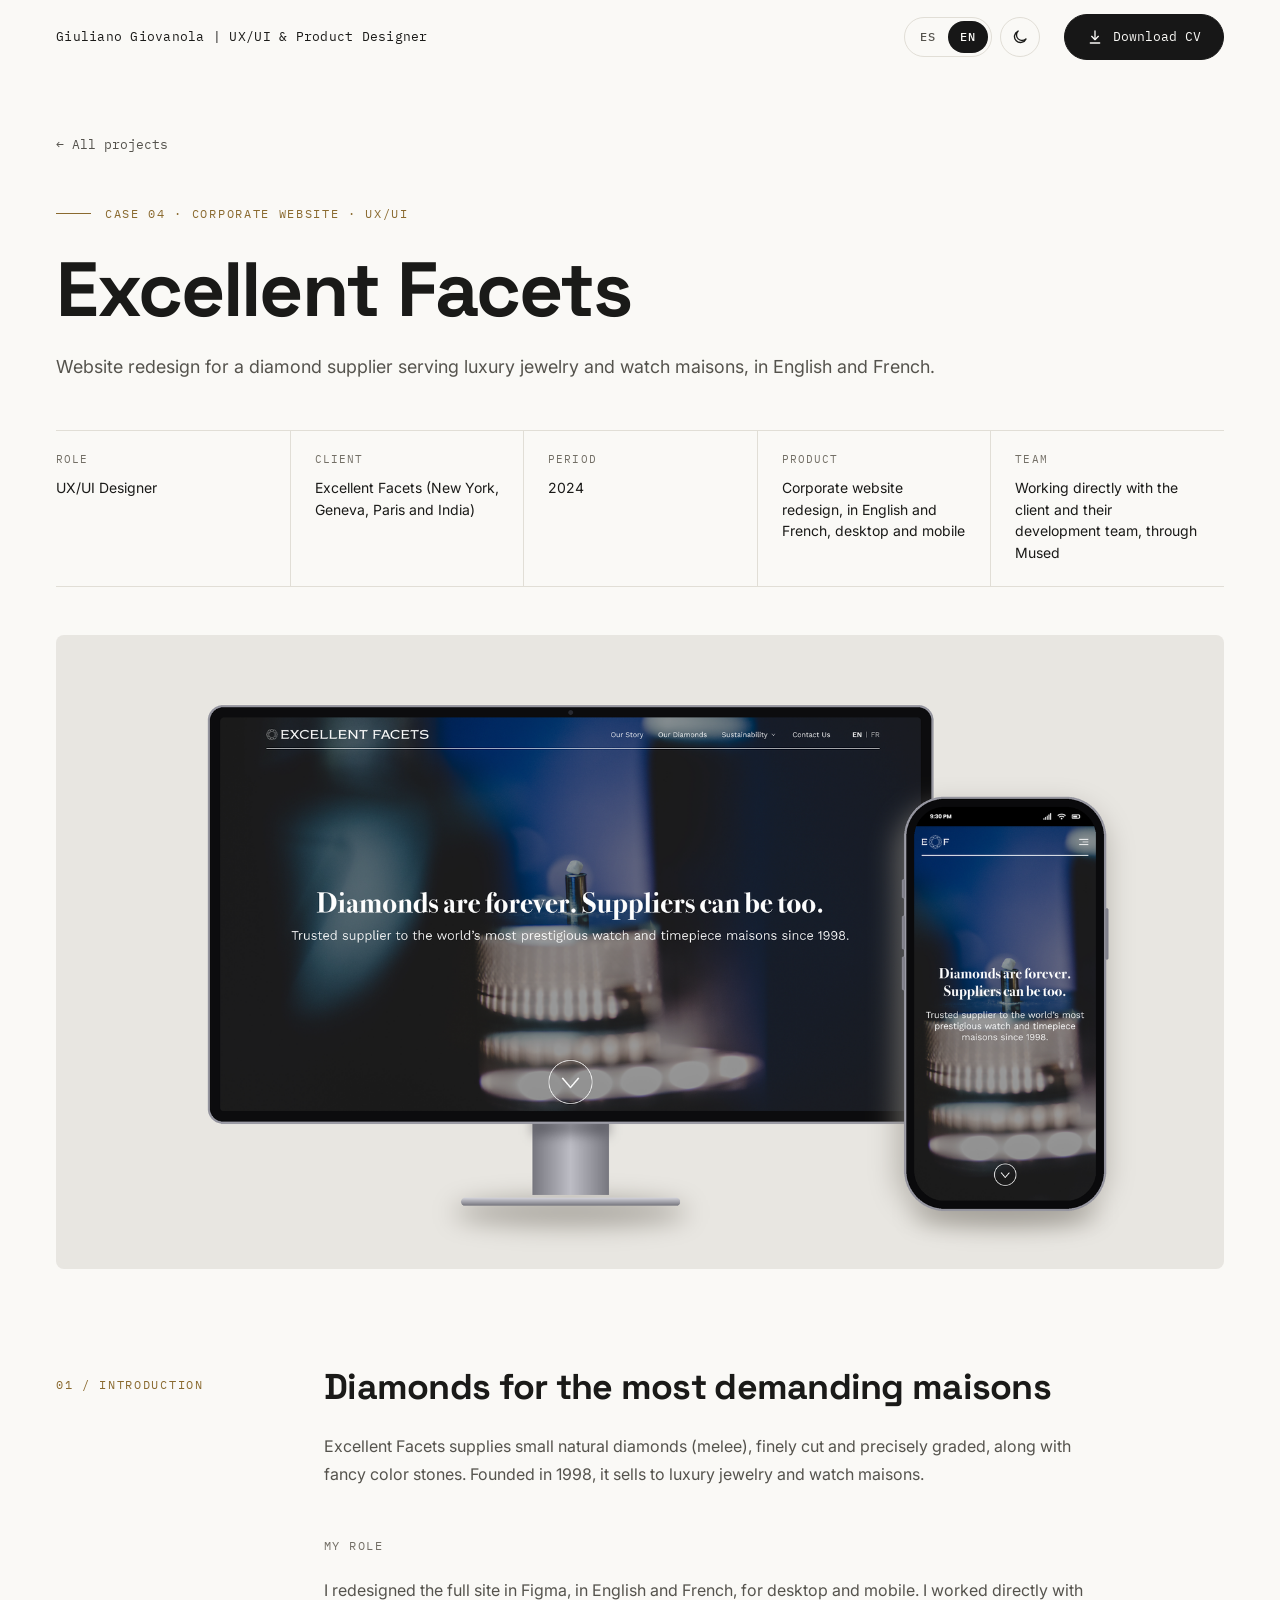
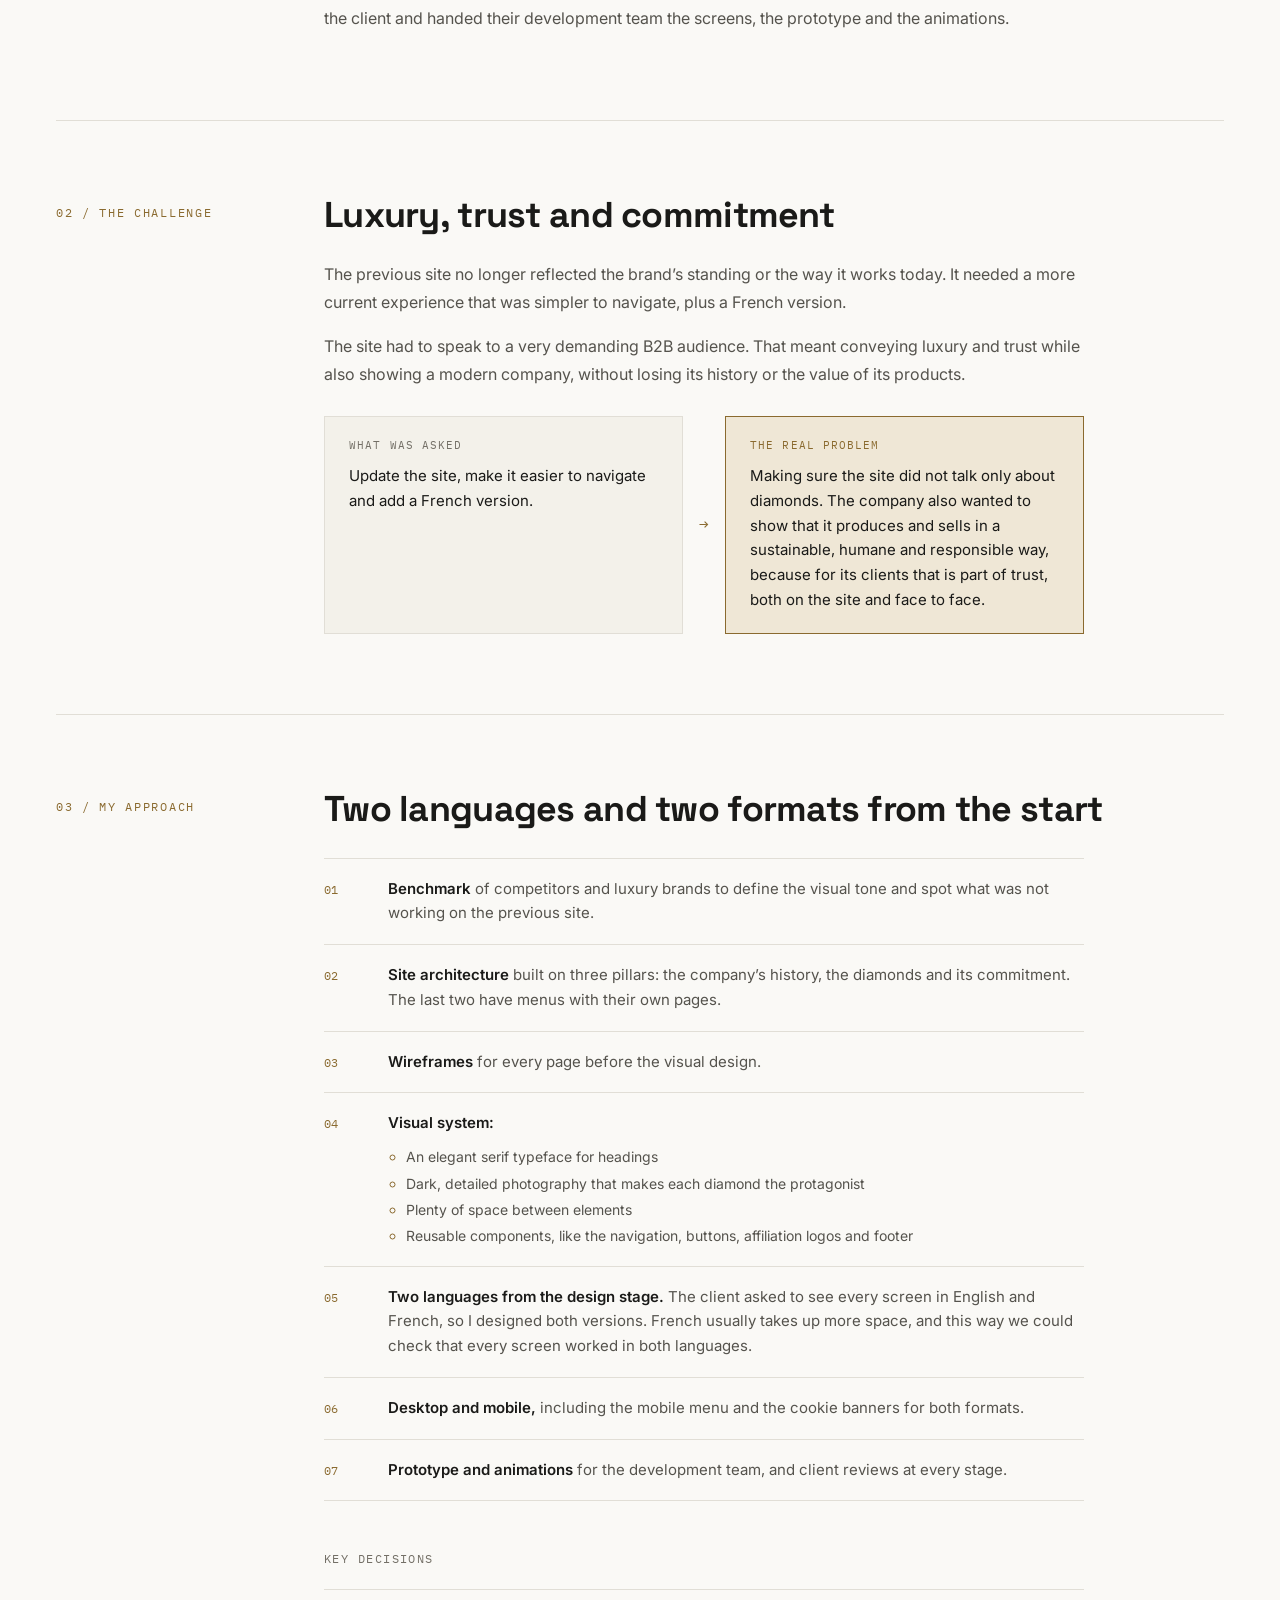
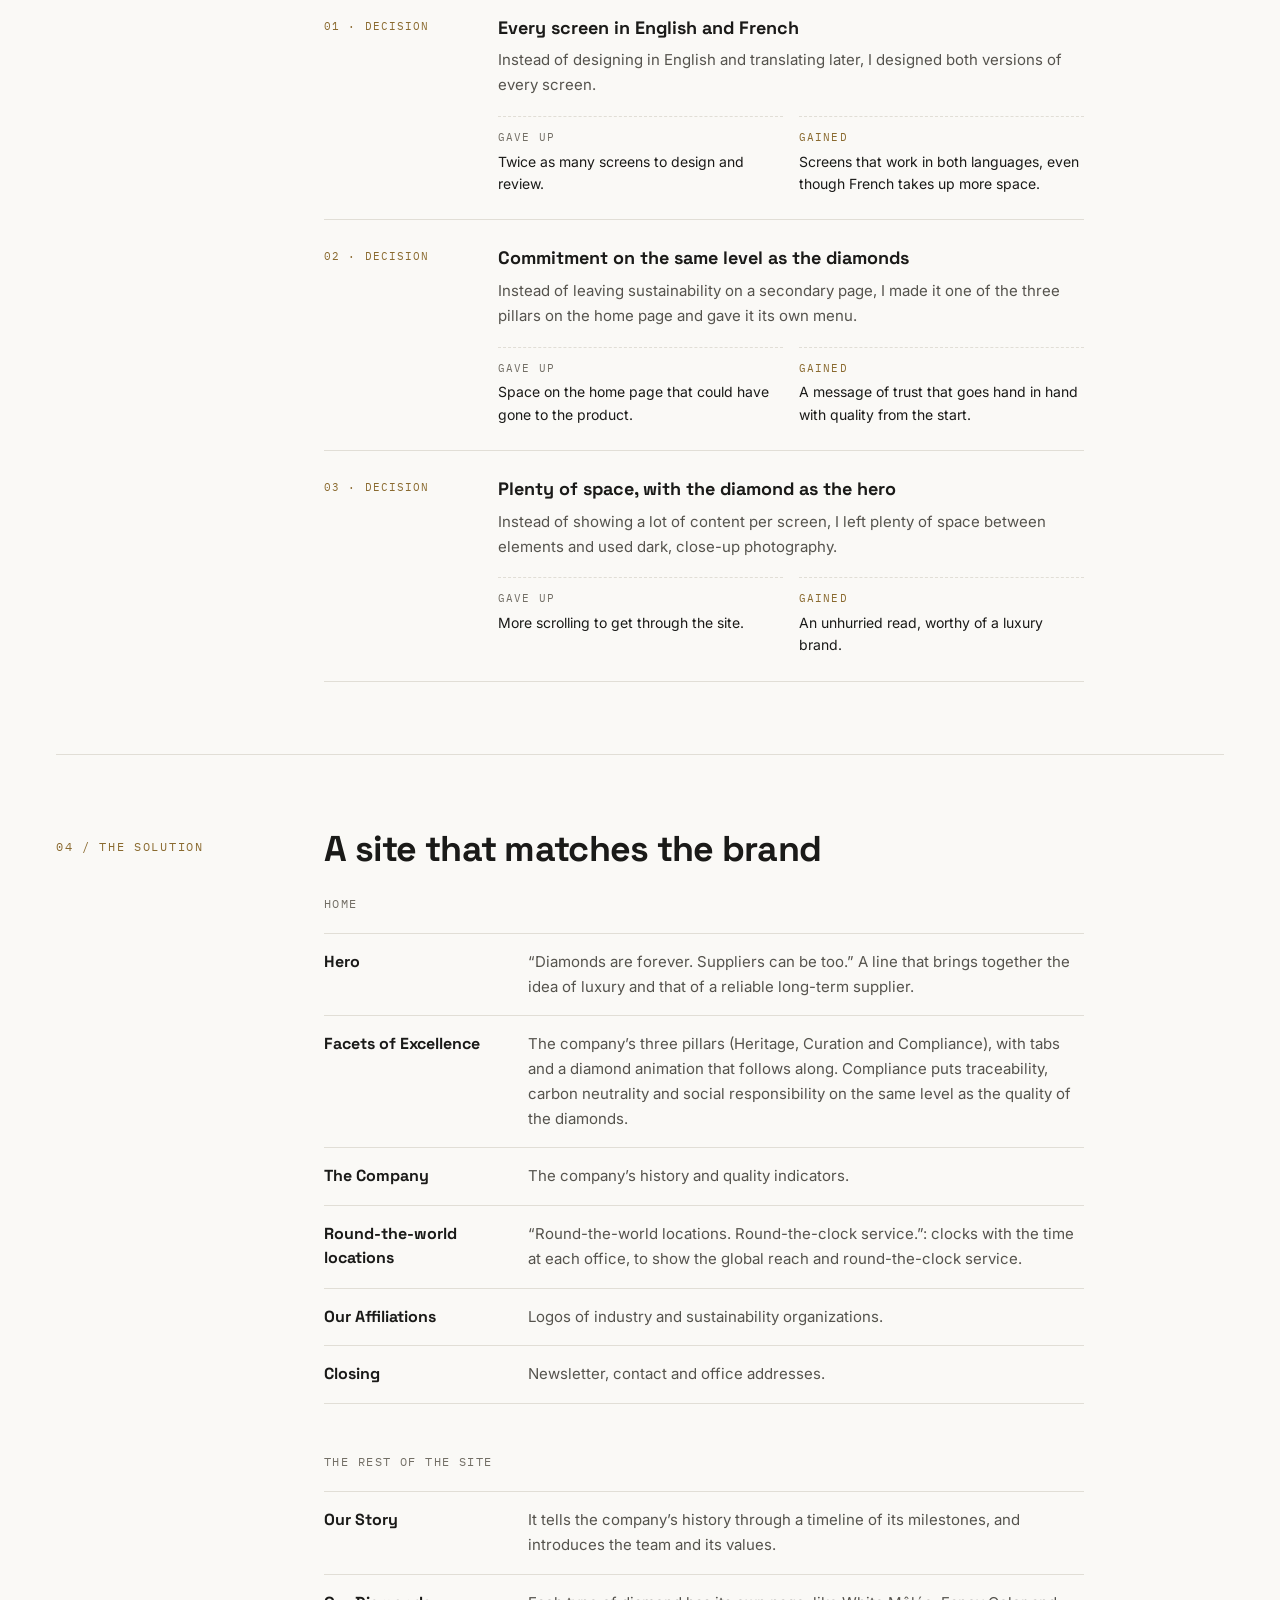
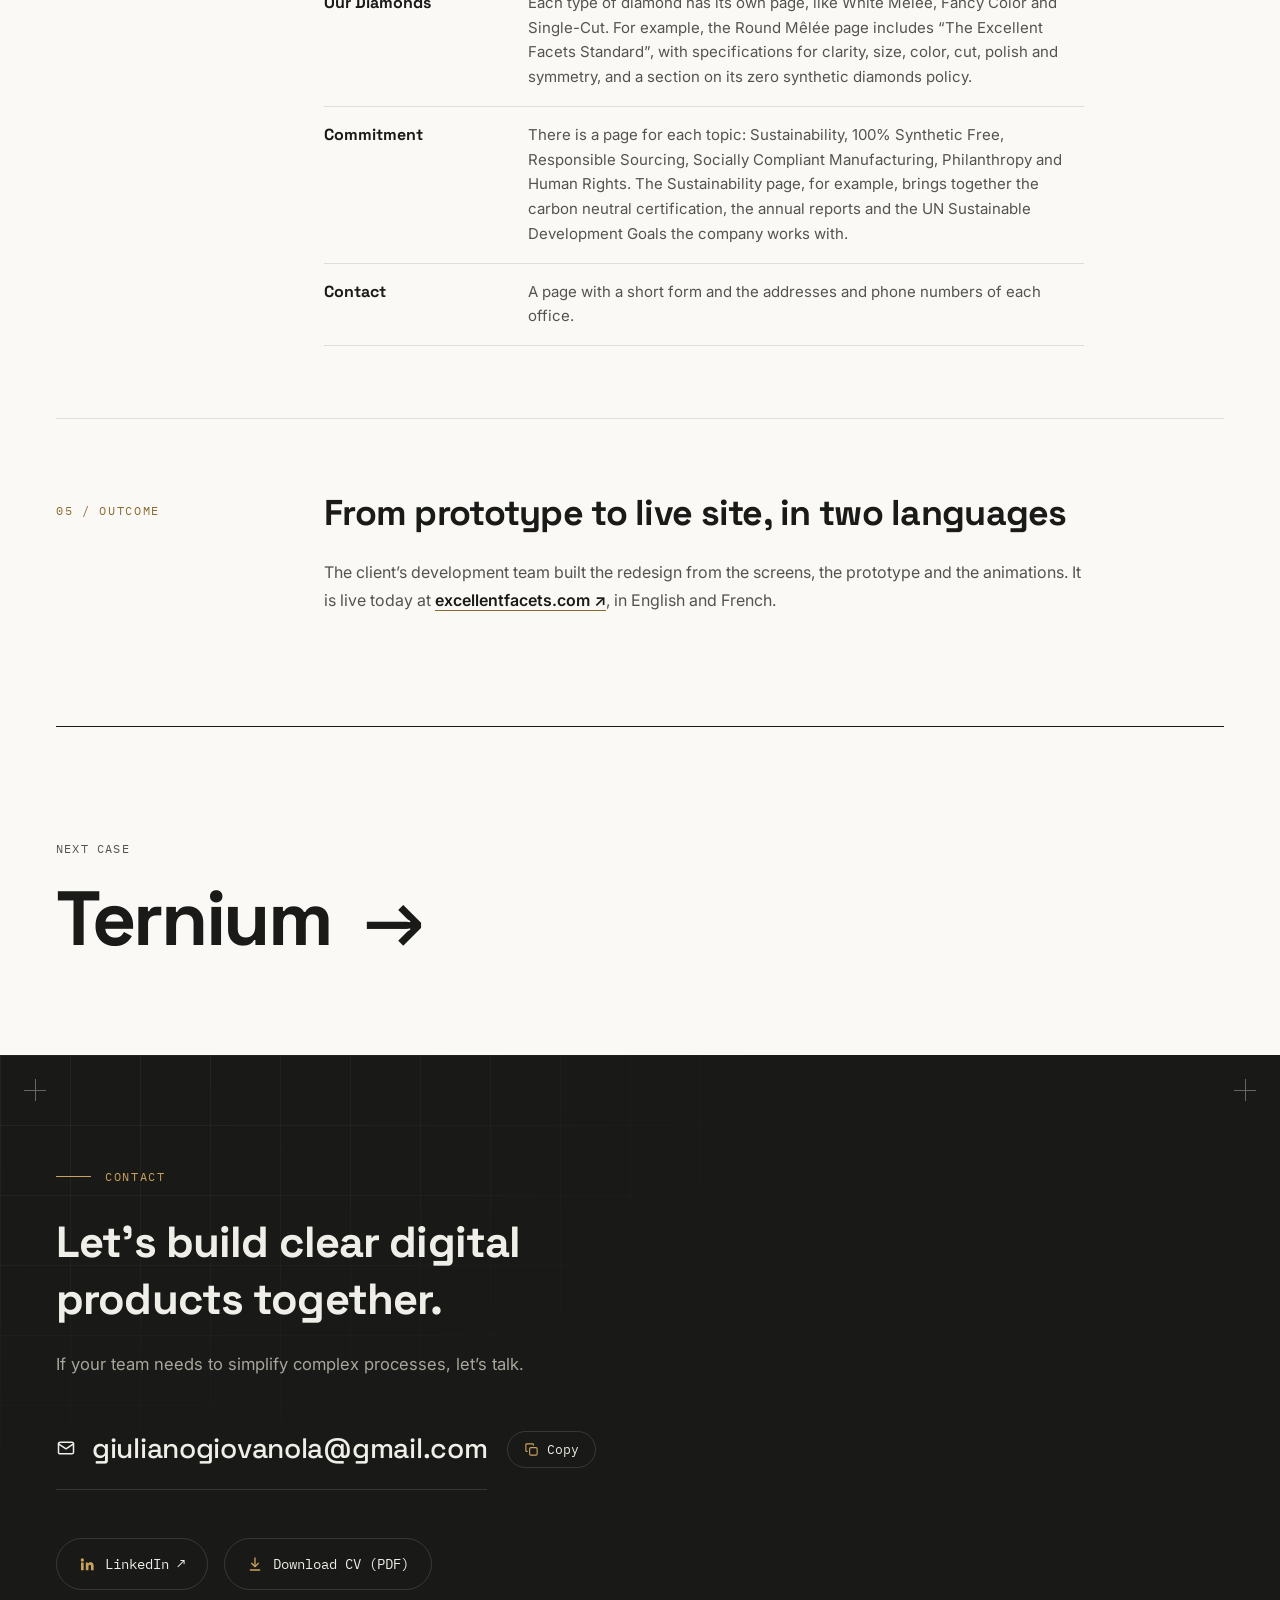
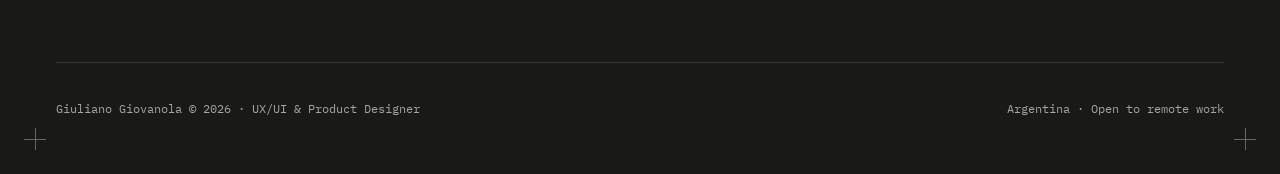
==== cases/excellent-facets.html @ 693bfcfc "Add files via upload" ====
<!doctype html>
<html lang="es">
<head>
<meta charset="utf-8">
<meta name="viewport" content="width=device-width, initial-scale=1, viewport-fit=cover">
<meta name="description" content="Excellent Facets: caso de estudio UX/UI del rediseño del sitio de un proveedor de diamantes para maisons de lujo, en inglés y francés. Por Giuliano Giovanola.">
<title>Excellent Facets · Caso de estudio · Giuliano Giovanola</title>
<script>try { if (localStorage.getItem('theme') === 'dark') document.documentElement.setAttribute('data-theme', 'dark'); } catch (e) {}</script>
<link rel="preconnect" href="https://fonts.googleapis.com">
<link rel="preconnect" href="https://fonts.gstatic.com" crossorigin>
<link rel="stylesheet" href="https://fonts.googleapis.com/css2?family=Space+Grotesk:wght@500;700&family=Inter:wght@400;500;600&family=IBM+Plex+Mono:wght@400;500&display=swap">
<link rel="stylesheet" href="../css/styles.css">
</head>
<body>
<a class="skip" href="#contenido" data-i18n="skip">Saltar al contenido</a>

<header class="site-header" id="top">
  <div class="wrap topbar">
    <a class="id" href="../index.html#inicio">Giuliano Giovanola<span class="idrole"> | UX/UI &amp; Product Designer</span></a>
    <div class="links">
      <div class="controls">
        <div class="lang" role="group" aria-label="Idioma" data-i18n-aria="lang.group">
          <button type="button" data-set-lang="es" aria-pressed="true">ES</button>
          <button type="button" data-set-lang="en" aria-pressed="false">EN</button>
        </div>
        <button type="button" class="theme-btn" aria-pressed="false" aria-label="Modo oscuro" data-i18n-aria="theme.dark">
          <svg class="moon" viewBox="0 0 24 24" fill="none" stroke="currentColor" stroke-width="1.8" stroke-linecap="round" stroke-linejoin="round" aria-hidden="true"><path d="M20 14.5A8 8 0 1 1 9.5 4a6.5 6.5 0 0 0 10.5 10.5Z"/></svg>
          <svg class="sun" viewBox="0 0 24 24" fill="none" stroke="currentColor" stroke-width="1.8" stroke-linecap="round" stroke-linejoin="round" aria-hidden="true"><circle cx="12" cy="12" r="4"/><path d="M12 2v2M12 20v2M4.9 4.9l1.4 1.4M17.7 17.7l1.4 1.4M2 12h2M20 12h2M4.9 19.1l1.4-1.4M17.7 6.3l1.4-1.4"/></svg>
        </button>
      </div>
      <a class="pill" href="../assets/documents/cv-giuliano-giovanola.pdf" download>
        <svg viewBox="0 0 24 24" fill="none" stroke="currentColor" stroke-width="2" stroke-linecap="round" stroke-linejoin="round" aria-hidden="true"><path d="M12 3v12"/><path d="m7 11 5 5 5-5"/><path d="M5 21h14"/></svg>
        <span class="pill-full" data-i18n="cv.nav">Descargar CV</span><span class="pill-short">CV</span>
      </a>
    </div>
  </div>
</header>

<main id="contenido" class="wrap case">
  <header class="case-hero">
    <a class="case-back" href="../index.html#casos"><span aria-hidden="true">←</span> <span data-i18n="case.back">Todos los proyectos</span></a>
    <p class="eyebrow" data-i18n="f.eyebrow">Caso 04 · Sitio web corporativo · UX/UI</p>
    <h1>Excellent Facets</h1>
    <p class="case-lead" data-i18n="f.lead">Rediseño del sitio de un proveedor de diamantes para maisons de joyería y relojería de lujo, en inglés y francés.</p>
    <dl class="case-facts">
      <div><dt data-i18n="f.f.role.k">Rol</dt><dd>UX/UI Designer</dd></div>
      <div><dt data-i18n="f.f.client.k">Cliente</dt><dd data-i18n="f.f.client">Excellent Facets (Nueva York, Ginebra, París e India)</dd></div>
      <div><dt data-i18n="f.f.period.k">Período</dt><dd>2024</dd></div>
      <div><dt data-i18n="f.f.product.k">Producto</dt><dd data-i18n="f.f.product">Rediseño del sitio web corporativo, en inglés y francés, desktop y mobile</dd></div>
      <div><dt data-i18n="f.f.team.k">Equipo</dt><dd data-i18n="f.f.team">Trabajo directo con el cliente y su equipo de desarrollo, desde Mused</dd></div>
    </dl>
  </header>

  <figure class="case-cover">
    <img src="../assets/images/ef-cover-light-1840x1000.png" data-src-dark="../assets/images/ef-cover-dark-1840x1000.png" width="1840" height="1000" alt="Página de inicio del sitio de Excellent Facets en un monitor y un celular" data-i18n-alt="f.cover.alt">
  </figure>

  <section class="case-sec" aria-labelledby="f-s1">
    <p class="kicker" data-i18n="f.s1.k">01 / Introducción</p>
    <div class="case-body">
      <h2 id="f-s1" data-i18n="f.s1.t">Diamantes para las maisons más exigentes</h2>
      <p data-i18n="f.s1.p">Excellent Facets provee diamantes naturales pequeños (melee), de talla fina y clasificación precisa, y piedras de color fancy. Fue fundada en 1998 y les vende a maisons de joyería y relojería de lujo.</p>
      <h3 class="case-sub" data-i18n="f.role.t">Mi rol</h3>
      <p data-i18n="f.role.p">Rediseñé el sitio completo en Figma, en inglés y en francés, para desktop y mobile. Trabajé en contacto directo con el cliente y le entregué a su equipo de desarrollo las pantallas, el prototipo y las animaciones.</p>
    </div>
  </section>

  <section class="case-sec" aria-labelledby="f-s2">
    <p class="kicker" data-i18n="f.s2.k">02 / El desafío</p>
    <div class="case-body">
      <h2 id="f-s2" data-i18n="f.s2.t">Lujo, confianza y compromiso</h2>
      <p data-i18n="f.s2.p1">El sitio anterior ya no reflejaba el nivel de la marca ni la forma en que trabaja hoy. Hacía falta una experiencia más actual y más simple de recorrer, y también una versión en francés.</p>
      <p data-i18n="f.s2.p2">El sitio tenía que hablarle a un público B2B muy exigente. Por eso debía transmitir lujo y confianza y, al mismo tiempo, mostrar a una empresa moderna, sin perder su historia ni el valor de sus productos.</p>
      <div class="case-reframe">
        <div class="reframe-col">
          <p class="reframe-k" data-i18n="case.ask">Lo que se pidió</p>
          <p data-i18n="f.rf.ask">Actualizar el sitio, hacerlo más fácil de recorrer y sumar una versión en francés.</p>
        </div>
        <span class="reframe-arrow" aria-hidden="true">→</span>
        <div class="reframe-col reframe-real">
          <p class="reframe-k" data-i18n="case.real">El problema real</p>
          <p data-i18n="f.rf.real">Que el sitio no hablara solo de diamantes. La empresa también quería mostrar que produce y vende de forma sustentable, humana y responsable, porque para sus clientes eso es parte de la confianza, tanto en el sitio como en el trato cara a cara.</p>
        </div>
      </div>
    </div>
  </section>

  <section class="case-sec" aria-labelledby="f-s3">
    <p class="kicker" data-i18n="f.s3.k">03 / Mi enfoque</p>
    <div class="case-body">
      <h2 id="f-s3" data-i18n="f.s3.t">Dos idiomas y dos formatos desde el diseño</h2>
      <ol class="case-points">
        <li><span class="num">01</span><p><strong>Benchmark</strong> <span data-i18n="f.s3.1">de la competencia y de marcas de lujo para definir el tono visual y detectar qué no funcionaba en el sitio anterior.</span></p></li>
        <li><span class="num">02</span><p><strong data-i18n="f.s3.2.b">Arquitectura del sitio</strong> <span data-i18n="f.s3.2">con tres ejes: la historia de la empresa, los diamantes y el compromiso. Los dos últimos tienen menús con sus propias páginas.</span></p></li>
        <li><span class="num">03</span><p><strong>Wireframes</strong> <span data-i18n="f.s3.3">de cada página antes del diseño visual.</span></p></li>
        <li><span class="num">04</span><div><p><strong data-i18n="f.s3.4.b">Sistema visual:</strong></p>
          <ul class="case-mini">
            <li data-i18n="f.s3.4.1">Una tipografía serif elegante para los títulos</li>
            <li data-i18n="f.s3.4.2">Fotografía oscura y de detalle, que pone a cada diamante como protagonista</li>
            <li data-i18n="f.s3.4.3">Mucho aire entre los elementos</li>
            <li data-i18n="f.s3.4.4">Componentes reutilizables, como la navegación, los botones, los logos de afiliaciones y el footer</li>
          </ul></div></li>
        <li><span class="num">05</span><p><strong data-i18n="f.s3.5.b">Dos idiomas desde el diseño.</strong> <span data-i18n="f.s3.5">El cliente pidió ver cada pantalla en inglés y en francés, así que diseñé las dos versiones. El francés suele ocupar más espacio, y así se podía revisar que cada pantalla funcionara en los dos idiomas.</span></p></li>
        <li><span class="num">06</span><p><strong data-i18n="f.s3.6.b">Desktop y mobile,</strong> <span data-i18n="f.s3.6">incluidos el menú mobile y los banners de cookies para los dos formatos.</span></p></li>
        <li><span class="num">07</span><p><strong data-i18n="f.s3.7.b">Prototipo y animaciones</strong> <span data-i18n="f.s3.7">para el equipo de desarrollo, y revisiones con el cliente en cada etapa.</span></p></li>
      </ol>

      <h3 class="case-sub" data-i18n="case.dc.sub">Decisiones clave</h3>
      <ol class="case-decisions">
        <li>
          <span class="dec-k"><span>01</span> · <span data-i18n="case.dc.k">Decisión</span></span>
          <h4 data-i18n="f.dc1.t">Cada pantalla en inglés y en francés</h4>
          <p data-i18n="f.dc1.p">En lugar de diseñar en inglés y traducir después, diseñé las dos versiones de cada pantalla.</p>
          <dl class="dec-trade">
            <div><dt data-i18n="case.dc.gave">Cedí</dt><dd data-i18n="f.dc1.gave">El doble de pantallas para diseñar y revisar.</dd></div>
            <div><dt data-i18n="case.dc.got">Gané</dt><dd data-i18n="f.dc1.got">Pantallas que funcionan en los dos idiomas, aunque el francés ocupe más espacio.</dd></div>
          </dl>
        </li>
        <li>
          <span class="dec-k"><span>02</span> · <span data-i18n="case.dc.k">Decisión</span></span>
          <h4 data-i18n="f.dc2.t">El compromiso al mismo nivel que los diamantes</h4>
          <p data-i18n="f.dc2.p">En lugar de dejar la sustentabilidad en una página secundaria, la puse entre los tres pilares de la home y le di su propio menú.</p>
          <dl class="dec-trade">
            <div><dt data-i18n="case.dc.gave">Cedí</dt><dd data-i18n="f.dc2.gave">Espacio en la home que podría haber sido para el producto.</dd></div>
            <div><dt data-i18n="case.dc.got">Gané</dt><dd data-i18n="f.dc2.got">Un mensaje de confianza que acompaña al de calidad desde el inicio.</dd></div>
          </dl>
        </li>
        <li>
          <span class="dec-k"><span>03</span> · <span data-i18n="case.dc.k">Decisión</span></span>
          <h4 data-i18n="f.dc3.t">Mucho aire y el diamante como protagonista</h4>
          <p data-i18n="f.dc3.p">En lugar de mostrar mucho contenido por pantalla, dejé mucho aire entre los elementos y usé fotografía oscura y de detalle.</p>
          <dl class="dec-trade">
            <div><dt data-i18n="case.dc.gave">Cedí</dt><dd data-i18n="f.dc3.gave">Más scroll para recorrer el sitio.</dd></div>
            <div><dt data-i18n="case.dc.got">Gané</dt><dd data-i18n="f.dc3.got">Una lectura pausada, a la altura de una marca de lujo.</dd></div>
          </dl>
        </li>
      </ol>
    </div>
  </section>

  <section class="case-sec" aria-labelledby="f-s4">
    <p class="kicker" data-i18n="f.s4.k">04 / La solución</p>
    <div class="case-body">
      <h2 id="f-s4" data-i18n="f.s4.t">Un sitio a la altura de la marca</h2>

      <h3 class="case-sub case-sub-first">Home</h3>
      <dl class="case-defs">
        <div><dt>Hero</dt><dd data-i18n="f.h.1">“Diamonds are forever. Suppliers can be too.” Es una frase que junta la idea de lujo con la de un proveedor confiable a largo plazo.</dd></div>
        <div><dt>Facets of Excellence</dt><dd data-i18n="f.h.2">Los tres pilares de la empresa (Heritage, Curation y Compliance), con pestañas y una animación de un diamante que acompaña el recorrido. Compliance pone la trazabilidad, la neutralidad de carbono y la responsabilidad social al mismo nivel que la calidad de los diamantes.</dd></div>
        <div><dt>The Company</dt><dd data-i18n="f.h.3">La historia y los indicadores de calidad de la empresa.</dd></div>
        <div><dt>Round-the-world locations</dt><dd data-i18n="f.h.4">“Round-the-world locations. Round-the-clock service.”: relojes con la hora de cada oficina, para mostrar el alcance global y la atención a toda hora.</dd></div>
        <div><dt>Our Affiliations</dt><dd data-i18n="f.h.5">Los logos de las organizaciones del sector y de sustentabilidad.</dd></div>
        <div><dt data-i18n="f.h.6.t">Cierre</dt><dd data-i18n="f.h.6">Newsletter, contacto y direcciones de las oficinas.</dd></div>
      </dl>

      <h3 class="case-sub" data-i18n="f.s4.g2">El resto del sitio</h3>
      <dl class="case-defs">
        <div><dt>Our Story</dt><dd data-i18n="f.p.1">Cuenta la historia de la empresa con una línea de tiempo de sus hitos, y presenta al equipo y sus valores.</dd></div>
        <div><dt>Our Diamonds</dt><dd data-i18n="f.p.2">Cada tipo de diamante tiene su página, como White Mêlée, Fancy Color y Single-Cut. Por ejemplo, la de Round Mêlée incluye “The Excellent Facets Standard”, con las especificaciones de pureza, tamaño, color, talla, pulido y simetría, y una sección sobre su política de cero diamantes sintéticos.</dd></div>
        <div><dt data-i18n="f.p.3.t">Compromiso</dt><dd data-i18n="f.p.3">Hay una página para cada tema: Sustainability, 100% Synthetic Free, Responsible Sourcing, Socially Compliant Manufacturing, Philanthropy y Human Rights. La de Sustainability, por ejemplo, reúne la certificación de carbono neutral, los reportes anuales y los Objetivos de Desarrollo Sostenible de la ONU con los que trabaja la empresa.</dd></div>
        <div><dt data-i18n="f.p.4.t">Contacto</dt><dd data-i18n="f.p.4">Es una página con un formulario corto y las direcciones y teléfonos de cada oficina.</dd></div>
      </dl>
    </div>
  </section>

  <section class="case-sec" aria-labelledby="f-s5">
    <p class="kicker" data-i18n="f.s5.k">05 / Resultado</p>
    <div class="case-body">
      <h2 id="f-s5" data-i18n="f.s5.t">Del prototipo al sitio publicado, en dos idiomas</h2>
      <p><span data-i18n="f.s5.p1">El equipo de desarrollo del cliente implementó el rediseño a partir de las pantallas, el prototipo y las animaciones. Hoy está publicado en</span> <a class="case-ext" href="https://excellentfacets.com" target="_blank" rel="noopener noreferrer">excellentfacets.com ↗</a><span data-i18n="f.s5.p2">, en inglés y en francés.</span></p>
    </div>
  </section>

  <nav class="case-nav" aria-label="Casos" data-i18n-aria="case.nav">
    <a class="next-case" href="ternium.html">
      <span class="next-case-k" data-i18n="case.next">Siguiente caso</span>
      <span class="next-case-t">Ternium <span class="next-case-arrow" aria-hidden="true">→</span></span>
    </a>
  </nav>
</main>

<div class="end-band" id="contacto">
  <span class="cross tl" aria-hidden="true"></span>
  <span class="cross tr" aria-hidden="true"></span>
  <span class="cross bl" aria-hidden="true"></span>
  <span class="cross br" aria-hidden="true"></span>
  <div class="wrap">
    <section class="contact" aria-labelledby="contact-title">
      <p class="eyebrow" data-i18n="case.contact.k">Contacto</p>
      <h2 id="contact-title" data-i18n="contact.title">Construyamos juntos productos digitales claros.</h2>
      <p class="contact-sub" data-i18n="contact.text">Si tu equipo necesita simplificar procesos complejos, hablemos.</p>
      <div class="mail-row">
        <a class="contact-mail" href="mailto:giulianogiovanola@gmail.com">
          <svg viewBox="0 0 24 24" fill="none" stroke="currentColor" stroke-width="1.8" stroke-linecap="round" stroke-linejoin="round" aria-hidden="true"><rect x="3" y="5" width="18" height="14" rx="2"/><path d="m3 7 9 6 9-6"/></svg>
          <span>giulianogiovanola@gmail.com</span>
        </a>
        <button type="button" class="copy-btn" data-copy="giulianogiovanola@gmail.com" aria-label="Copiar email" data-i18n-aria="contact.copy.aria">
          <svg class="icon-copy" viewBox="0 0 24 24" fill="none" stroke="currentColor" stroke-width="1.8" stroke-linecap="round" stroke-linejoin="round" aria-hidden="true"><rect x="9" y="9" width="12" height="12" rx="2"/><path d="M5 15H4a1 1 0 0 1-1-1V4a1 1 0 0 1 1-1h10a1 1 0 0 1 1 1v1"/></svg>
          <svg class="icon-check" viewBox="0 0 24 24" fill="none" stroke="currentColor" stroke-width="2" stroke-linecap="round" stroke-linejoin="round" aria-hidden="true"><path d="m5 12 5 5 9-10"/></svg>
          <span class="copy-label" data-i18n="contact.copy" aria-live="polite">Copiar</span>
        </button>
      </div>
      <div class="contact-actions">
        <a class="ghost-btn" href="https://www.linkedin.com/in/giulianogiovanola" target="_blank" rel="noopener noreferrer">
          <svg viewBox="0 0 24 24" fill="currentColor" aria-hidden="true"><path d="M4.98 3.5a2.5 2.5 0 1 1 0 5 2.5 2.5 0 0 1 0-5ZM3 9.75h4v11.5H3V9.75Zm6.5 0h3.83v1.57h.05c.53-1 1.84-2.07 3.78-2.07 4.04 0 4.79 2.66 4.79 6.12v5.88h-4v-5.2c0-1.24-.02-2.84-1.73-2.84-1.73 0-2 1.35-2 2.75v5.29h-4V9.75Z"/></svg>
          LinkedIn ↗
        </a>
        <a class="ghost-btn" href="../assets/documents/cv-giuliano-giovanola.pdf" download>
          <svg viewBox="0 0 24 24" fill="none" stroke="currentColor" stroke-width="2" stroke-linecap="round" stroke-linejoin="round" aria-hidden="true"><path d="M12 3v12"/><path d="m7 11 5 5 5-5"/><path d="M5 21h14"/></svg>
          <span data-i18n="cv">Descargar CV (PDF)</span>
        </a>
      </div>
    </section>
    <footer class="end-foot">
      <span>Giuliano Giovanola © 2026 · UX/UI &amp; Product Designer</span>
      <span data-i18n="footer.location">Argentina · Disponible para trabajo remoto</span>
    </footer>
  </div>
</div>
<a class="to-top" href="#" aria-label="Volver arriba" data-i18n-aria="contact.top"><svg viewBox="0 0 24 24" fill="none" stroke="currentColor" stroke-width="2" stroke-linecap="round" stroke-linejoin="round" aria-hidden="true"><path d="M12 19V5"/><path d="m6 11 6-6 6 6"/></svg></a>
<script src="../js/i18n-facets.js"></script>
<script src="../js/main.js"></script>
</body>
</html>
---- css/styles.css ----
/* Layout: barra superior en monoespaciada, hero tipográfico con grilla tenue a la derecha, barra de datos en tres celdas, secciones en índice */
:root {
  --bg: #FAF9F6;
  --surface: #EFEDE7;
  --band: #F3F1EA;
  --fg: #1A1A18;
  --muted: #55534D;
  --faint: #736F66;
  --line: #E1DED6;
  --grid: rgba(26, 26, 24, 0.06);
  --accent: #8A6A2F;
  --gold-soft: #EFE7D6;
  --ink: #171717;
  --on-ink: #FAF9F6;
  --font-display: "Space Grotesk", "Helvetica Neue", Arial, sans-serif;
  --font-body: "Inter", system-ui, -apple-system, "Segoe UI", sans-serif;
  --font-mono: "IBM Plex Mono", ui-monospace, "SF Mono", Menlo, Consolas, monospace;
  color-scheme: light;
}

/* Modo oscuro: solo cuando la persona lo elige con el botón (el sitio arranca en modo claro) */
:root[data-theme="dark"] {
  --bg: #141413;
  --surface: #1D1C1A;
  --band: #1A1917;
  --fg: #F0EEE8;
  --muted: #A8A59C;
  --faint: #8F8B82;
  --line: #2B2A27;
  --grid: rgba(240, 238, 232, 0.06);
  --accent: #C9A25E;
  --gold-soft: #2E2920;
  --ink: #F0EEE8;
  --on-ink: #141413;
  color-scheme: dark;
}

* {
  box-sizing: border-box;
}

html {
  scroll-behavior: smooth;
  scroll-padding-top: 90px;
}

body {
  margin: 0;
  background: var(--bg);
  color: var(--fg);
  font-family: var(--font-body);
  font-size: 16px;
  line-height: 1.6;
  overflow-x: hidden;
}

a {
  color: inherit;
}

a:focus-visible {
  outline: 2px solid var(--accent);
  outline-offset: 3px;
  border-radius: 2px;
}

.wrap {
  width: 100%;
  max-width: 1200px;
  margin: 0 auto;
  padding-left: max(16px, env(safe-area-inset-left, 0px));
  padding-right: max(16px, env(safe-area-inset-right, 0px));
}

.skip {
  position: absolute;
  left: 16px;
  top: -60px;
  background: var(--ink);
  color: var(--on-ink);
  padding: 10px 16px;
  border-radius: 4px;
  z-index: 20;
  text-decoration: none;
  font-weight: 600;
}

.skip:focus {
  top: 12px;
}

/* Barra superior: queda fija arriba y suma una sombra suave al hacer scroll */
.site-header {
  --header-glass: rgba(250, 249, 246, 0.72);
  position: sticky;
  top: 0;
  z-index: 10;
  background: var(--bg);
  padding-top: env(safe-area-inset-top, 0px);
  border-bottom: 1px solid transparent;
  transition: background-color 0.3s ease, box-shadow 0.3s ease, border-color 0.3s ease;
}

:root[data-theme="dark"] .site-header {
  --header-glass: rgba(20, 20, 19, 0.72);
}

.site-header.scrolled {
  border-bottom-color: var(--line);
  box-shadow: 0 10px 30px rgba(26, 26, 24, 0.08);
}

@supports ((-webkit-backdrop-filter: blur(1px)) or (backdrop-filter: blur(1px))) {
  .site-header.scrolled {
    background: var(--header-glass);
    -webkit-backdrop-filter: blur(14px) saturate(140%);
    backdrop-filter: blur(14px) saturate(140%);
  }
}

:root[data-theme="dark"] .site-header.scrolled {
  box-shadow: 0 10px 30px rgba(0, 0, 0, 0.4);
}

.topbar {
  display: flex;
  align-items: center;
  justify-content: space-between;
  gap: 24px;
  padding-block: 12px;
  min-height: 74px;
}

.topbar .id {
  font-family: var(--font-mono);
  font-size: 13px;
  text-decoration: none;
  letter-spacing: 0.02em;
  white-space: nowrap;
}

.topbar .links {
  display: flex;
  align-items: center;
  gap: 24px;
}

.pill {
  display: inline-flex;
  align-items: center;
  gap: 10px;
  background: var(--ink);
  color: var(--on-ink);
  border: 1px solid var(--ink);
  font-family: var(--font-mono);
  font-size: 13px;
  text-decoration: none;
  padding: 12px 22px;
  border-radius: 999px;
  white-space: nowrap;
}

/* Hover de botones: borde dorado + fondo dorado suave. Texto e íconos quedan en el color de texto
   principal para mantener el contraste (14:1 en claro y 12:1 en oscuro). */
.pill,
.theme-btn,
.lang button,
.ghost-btn,
.copy-btn {
  transition: background-color 0.25s ease, border-color 0.25s ease, color 0.25s ease, box-shadow 0.25s ease;
}

.pill:hover,
.theme-btn:hover,
.ghost-btn:hover,
.copy-btn:hover {
  background: var(--gold-soft);
  border-color: var(--accent);
  color: var(--fg);
}

.lang button:not([aria-pressed="true"]):hover {
  background: var(--gold-soft);
  box-shadow: inset 0 0 0 1px var(--accent);
  color: var(--fg);
}

.pill svg {
  width: 16px;
  height: 16px;
  flex: none;
}

.pill-short {
  display: none;
}

/* Idioma y tema */
.controls {
  display: flex;
  align-items: center;
  gap: 8px;
}

.lang {
  position: relative;
  display: inline-grid;
  grid-template-columns: 1fr 1fr;
  height: 40px;
  padding: 3px;
  border: 1px solid var(--line);
  border-radius: 999px;
}

/* Indicador del idioma activo: una cápsula que se desliza entre ES y EN */
.lang::before {
  content: "";
  position: absolute;
  top: 3px;
  bottom: 3px;
  left: 3px;
  width: calc((100% - 6px) / 2);
  border-radius: 999px;
  background: var(--ink);
  pointer-events: none;
}

.lang[data-active="en"]::before {
  transform: translateX(100%);
}

/* La animación se activa recién después de la primera carga, para que no se deslice al abrir la página */
.lang.ready::before {
  transition: transform 0.4s cubic-bezier(0.65, 0, 0.35, 1), background-color 0.45s ease;
}

.lang button {
  position: relative;
  display: grid;
  place-items: center;
  min-width: 40px;
  height: 100%;
  border: 0;
  background: transparent;
  color: var(--muted);
  cursor: pointer;
  font-family: var(--font-mono);
  font-size: 12px;
  font-weight: 500;
  letter-spacing: 0.08em;
  padding: 0 10px;
  border-radius: 999px;
}

.lang button[aria-pressed="true"] {
  color: var(--on-ink);
}

.theme-btn {
  width: 40px;
  height: 40px;
  display: grid;
  place-items: center;
  flex: none;
  border: 1px solid var(--line);
  border-radius: 50%;
  background: transparent;
  color: var(--fg);
  cursor: pointer;
}

.theme-btn svg {
  width: 18px;
  height: 18px;
}

.theme-btn .sun {
  display: none;
}

:root[data-theme="dark"] .theme-btn .sun {
  display: block;
}

:root[data-theme="dark"] .theme-btn .moon {
  display: none;
}

button:focus-visible {
  outline: 2px solid var(--accent);
  outline-offset: 3px;
}

/* Cambio de tema: los colores se funden solo mientras dura el cambio */
.theme-anim,
.theme-anim *,
.theme-anim *::before,
.theme-anim *::after {
  transition: background-color 0.45s ease, color 0.45s ease, border-color 0.45s ease, fill 0.45s ease, stroke 0.45s ease !important;
}

/* Cambio de idioma: los textos se desvanecen, cambian y vuelven a aparecer */
[data-i18n] {
  transition: opacity 0.22s ease;
}

.lang-out [data-i18n] {
  opacity: 0;
}

@media (prefers-reduced-motion: reduce) {

  [data-i18n],
  .lang button,
  .lang.ready::before {
    transition: none;
  }
}

/* Hero */
.hero-band {
  position: relative;
}

.cross {
  position: absolute;
  top: 24px;
  width: 22px;
  height: 22px;
  opacity: 0.55;
}

.cross::before,
.cross::after {
  content: "";
  position: absolute;
  background: var(--muted);
}

.cross::before {
  left: 0;
  right: 0;
  top: 50%;
  height: 1px;
}

.cross::after {
  top: 0;
  bottom: 0;
  left: 50%;
  width: 1px;
}

.cross.l {
  left: 24px;
}

.cross.r {
  right: 24px;
}

.hero {
  position: relative;
  padding-block: 72px 88px;
}

.hero::before {
  content: "";
  position: absolute;
  top: 0;
  right: 0;
  width: 62%;
  height: 520px;
  pointer-events: none;
  background-image: linear-gradient(var(--grid) 1px, transparent 1px), linear-gradient(90deg, var(--grid) 1px, transparent 1px);
  background-size: 70px 70px;
  -webkit-mask-image: linear-gradient(to right, transparent, #000 45%), linear-gradient(to bottom, #000 55%, transparent);
  mask-image: linear-gradient(to right, transparent, #000 45%), linear-gradient(to bottom, #000 55%, transparent);
  -webkit-mask-composite: source-in;
  mask-composite: intersect;
}

.hero>* {
  position: relative;
}

.eyebrow {
  display: flex;
  align-items: center;
  gap: 14px;
  font-family: var(--font-mono);
  font-size: 12px;
  letter-spacing: 0.14em;
  text-transform: uppercase;
  color: var(--accent);
  margin: 0 0 28px;
}

.eyebrow::before {
  content: "";
  width: 35px;
  height: 1px;
  background: var(--accent);
  flex: none;
}

.hero h1 {
  font-family: var(--font-display);
  font-weight: 700;
  font-size: clamp(46px, 7vw, 88px);
  line-height: 1;
  letter-spacing: -0.025em;
  margin: 0 0 28px;
}

.hero h1 span {
  display: block;
}

.hero .role {
  font-family: var(--font-display);
  font-weight: 500;
  font-size: clamp(20px, 2.2vw, 26px);
  color: var(--muted);
  margin: 0 0 32px;
}

.hero .lead {
  font-size: clamp(16px, 1.3vw, 18px);
  line-height: 1.75;
  color: var(--muted);
  max-width: 680px;
  margin: 0 0 56px;
}

.facts {
  display: flex;
  border-top: 1px solid var(--line);
  border-bottom: 1px solid var(--line);
  font-family: var(--font-mono);
  font-size: 13px;
}

.facts>* {
  display: flex;
  align-items: center;
  gap: 12px;
  padding: 20px 30px;
  text-decoration: none;
  min-width: 0;
}

.facts>*+* {
  border-left: 1px solid var(--line);
}

.facts> :first-child {
  padding-left: 0;
}

.facts svg {
  width: 18px;
  height: 18px;
  color: var(--accent);
  flex: none;
}

.facts a:hover {
  color: var(--accent);
}

.rule {
  border: 0;
  border-top: 1px solid var(--line);
  margin: 0;
}

/* Secciones */
section {
  padding-block: 56px;
  border-top: 1px solid var(--line);
  display: grid;
  grid-template-columns: 200px minmax(0, 1fr);
  gap: 24px 40px;
}

main section:first-child {
  border-top: 0;
}

/* Trabajo seleccionado */
.cases {
  display: block;
  padding-block: 104px;
  /* Fondo de lado a lado de la pantalla, aunque la sección esté dentro del contenedor centrado */
  background: var(--band);
  box-shadow: 0 0 0 100vmax var(--band);
  clip-path: inset(0 -100vmax);
}

.cases-head {
  max-width: 640px;
  margin-bottom: 48px;
}

.cases-head h2 {
  margin: 0 0 20px;
  font-family: var(--font-display);
  font-weight: 700;
  font-size: clamp(28px, 3.2vw, 40px);
  line-height: 1.2;
  letter-spacing: -0.02em;
  text-wrap: balance;
}

.cases-head p:not(.kicker) {
  margin: 0;
  font-size: 16px;
  line-height: 1.7;
  color: var(--muted);
}

/* Lista con guion dorado (se usa en las páginas de caso) */
.case-wins {
  list-style: none;
  margin: 20px 0 0;
  padding: 0;
  border-top: 1px solid var(--line);
}

.case-wins li {
  position: relative;
  padding: 12px 0 12px 24px;
  border-bottom: 1px solid var(--line);
  font-size: 14px;
  line-height: 1.6;
  color: var(--muted);
}

.case-wins li:last-child {
  border-bottom: 0;
  padding-bottom: 0;
}

.case-wins li::before {
  content: "—";
  position: absolute;
  left: 0;
  color: var(--accent);
}

/* Casos de estudio: filas de texto + imagen, alternando el lado de la imagen */
.studies {
  margin-top: 32px;
}

/* Aviso de confidencialidad dentro de la fila de un caso */
.study-note {
  display: flex;
  align-items: flex-start;
  gap: 10px;
  margin: -12px 0 28px;
  font-size: 13px;
  line-height: 1.6;
  color: var(--muted);
}

.study-note svg {
  width: 15px;
  height: 15px;
  flex: none;
  margin-top: 2px;
  color: var(--accent);
}

.study {
  display: grid;
  grid-template-columns: minmax(0, 1fr) minmax(0, 1.25fr);
  gap: 40px 72px;
  align-items: center;
}

.study+.study {
  margin-top: 112px;
}

/* En los pares la imagen va primero: se invierten las columnas para que mida lo mismo que en los impares */
.study:nth-of-type(even) {
  grid-template-columns: minmax(0, 1.25fr) minmax(0, 1fr);
}

.study:nth-of-type(even) .study-media {
  order: -1;
}

.study-tag {
  margin: 0 0 14px;
  font-family: var(--font-mono);
  font-size: 12px;
  letter-spacing: 0.04em;
  color: var(--accent);
}

.study h3 {
  margin: 0 0 20px;
  font-family: var(--font-display);
  font-weight: 700;
  font-size: clamp(30px, 3.4vw, 44px);
  line-height: 1.1;
  letter-spacing: -0.02em;
}

.study-desc {
  margin: 0 0 28px;
  font-size: 16px;
  line-height: 1.7;
  color: var(--muted);
  max-width: 34em;
  text-wrap: pretty;
}

.study-meta {
  display: grid;
  grid-template-columns: 88px minmax(0, 1fr);
  gap: 10px 20px;
  margin: 0 0 32px;
}

.study-meta dt {
  font-family: var(--font-mono);
  font-size: 11px;
  letter-spacing: 0.1em;
  text-transform: uppercase;
  color: var(--faint);
  padding-top: 3px;
}

.study-meta dd {
  margin: 0;
  font-size: 14px;
  line-height: 1.6;
  color: var(--fg);
}

.study-link {
  position: relative;
  display: inline-flex;
  gap: 8px;
  padding-bottom: 6px;
  border-bottom: 1px solid var(--fg);
  text-decoration: none;
  font-weight: 600;
  font-size: 15px;
  transition: color 0.25s ease;
}

.study-link::after {
  content: "";
  position: absolute;
  left: 0;
  right: 0;
  bottom: -1px;
  height: 1px;
  background: var(--accent);
  transform: scaleX(0);
  transform-origin: left;
  transition: transform 0.6s cubic-bezier(0.65, 0, 0.35, 1);
}

.study-link:hover,
.study-link:focus-visible {
  color: var(--accent);
}

.study-link:hover::after,
.study-link:focus-visible::after {
  transform: scaleX(1);
}

.study-media {
  margin: 0;
}

.study-media img {
  display: block;
  width: 100%;
  height: auto;
  border-radius: 16px;
}

@media (max-width: 900px) {

  .study,
  .study:nth-of-type(even) {
    grid-template-columns: minmax(0, 1fr);
  }

  .study:nth-of-type(even) .study-media {
    order: 0;
  }

  .study+.study {
    margin-top: 72px;
  }

  .studies {
    margin-top: 72px;
  }
}

@media (prefers-reduced-motion: reduce) {
  .study-link::after {
    transition: none;
  }
}

/* ---------- Página de caso de estudio (cases/*.html) ---------- */
.case {
  padding-bottom: 96px;
}

.case-hero {
  padding-block: 56px 48px;
}

.case-back {
  display: inline-flex;
  gap: 8px;
  margin-bottom: 48px;
  font-family: var(--font-mono);
  font-size: 13px;
  color: var(--muted);
  text-decoration: none;
  transition: color 0.25s ease;
}

.case-back:hover {
  color: var(--accent);
}

.case-hero h1 {
  margin: 0 0 24px;
  font-family: var(--font-display);
  font-weight: 700;
  font-size: clamp(44px, 6vw, 80px);
  line-height: 1;
  letter-spacing: -0.025em;
}

.case-lead {
  margin: 0 0 48px;
  max-width: none;
  font-size: clamp(17px, 1.4vw, 19px);
  line-height: 1.7;
  color: var(--muted);
  text-wrap: pretty;
}

.case-facts {
  display: grid;
  grid-template-columns: repeat(5, minmax(0, 1fr));
  margin: 0;
  border-top: 1px solid var(--line);
  border-bottom: 1px solid var(--line);
}

.case-facts>div {
  padding: 20px 24px 22px 0;
}

.case-facts>div+div {
  padding-left: 24px;
  border-left: 1px solid var(--line);
}

.case-facts dt {
  margin-bottom: 8px;
  font-family: var(--font-mono);
  font-size: 11px;
  letter-spacing: 0.1em;
  text-transform: uppercase;
  color: var(--faint);
}

.case-facts dd {
  margin: 0;
  font-size: 14px;
  line-height: 1.55;
}

.case-cover {
  margin: 0 0 24px;
}

.case-cover img {
  display: block;
  width: 100%;
  height: auto;
  border-radius: 8px;
}

.case-sec {
  display: grid;
  grid-template-columns: 220px minmax(0, 1fr);
  gap: 24px 48px;
  padding-block: 72px;
  border-top: 1px solid var(--line);
}

.case-sec:first-of-type {
  border-top: 0;
}

.case-sec>.kicker {
  padding-top: 10px;
}

/* El contenido de cada sección se limita a 760px para que los párrafos se lean cómodos.
   El título (h2) puede usar todo el ancho de la columna, así no se parte cuando entra en una línea. */
.case-body>*:not(h2) {
  max-width: 760px;
}

.case-body h2 {
  margin: 0 0 24px;
  font-family: var(--font-display);
  font-weight: 700;
  font-size: clamp(26px, 2.8vw, 36px);
  line-height: 1.2;
  letter-spacing: -0.02em;
  color: var(--fg);
  /* "pretty" llena cada línea y solo evita que quede una palabra sola al final;
     "balance" partía en dos líneas títulos que entraban en una */
  text-wrap: pretty;
}

.case-body>p {
  margin: 0 0 16px;
  font-size: 16px;
  line-height: 1.75;
  color: var(--muted);
  text-wrap: pretty;
}

.case-callout {
  margin-top: 28px !important;
  padding: 20px 24px;
  border-left: 2px solid var(--accent);
  background: var(--band);
  color: var(--fg) !important;
  font-weight: 500;
}

.case-sub {
  margin: 48px 0 20px;
  font-family: var(--font-mono);
  font-weight: 400;
  font-size: 12px;
  letter-spacing: 0.12em;
  text-transform: uppercase;
  color: var(--faint);
}

.case-cards {
  display: grid;
  grid-template-columns: repeat(2, minmax(0, 1fr));
  gap: 16px;
  margin-top: 28px;
}

.case-card {
  padding: 24px;
  border: 1px solid var(--line);
  background: var(--band);
}

.case-card h3 {
  margin: 0 0 10px;
  font-family: var(--font-display);
  font-size: 19px;
  font-weight: 700;
  letter-spacing: -0.01em;
}

.case-card p:last-child {
  margin: 0;
  font-size: 14px;
  line-height: 1.65;
  color: var(--muted);
}

.case-points {
  list-style: none;
  margin: 28px 0 0;
  padding: 0;
  border-top: 1px solid var(--line);
}

.case-points>li {
  display: grid;
  grid-template-columns: 48px minmax(0, 1fr);
  gap: 16px;
  padding-block: 18px;
  border-bottom: 1px solid var(--line);
}

.case-points .num {
  font-family: var(--font-mono);
  font-size: 12px;
  color: var(--accent);
  padding-top: 3px;
}

.case-points p {
  margin: 0;
  font-size: 15px;
  line-height: 1.65;
  color: var(--muted);
}

.case-points strong {
  color: var(--fg);
  font-weight: 600;
}

/* Datos del encabezado con 4 ítems en lugar de 5 */
.case-facts-4 {
  grid-template-columns: repeat(4, minmax(0, 1fr));
}

/* Chips debajo de un párrafo */
.case-chips-top {
  margin-top: 24px;
}

/* Lista numerada corta en dos columnas (por ejemplo, "Mi rol") */
.case-list-2 {
  list-style: none;
  margin: 20px 0 0;
  padding: 0;
  display: grid;
  grid-template-columns: repeat(2, minmax(0, 1fr));
  column-gap: 32px;
  border-top: 1px solid var(--line);
}

.case-list-2 li {
  display: grid;
  grid-template-columns: 32px minmax(0, 1fr);
  gap: 12px;
  padding-block: 14px;
  border-bottom: 1px solid var(--line);
  font-size: 15px;
  line-height: 1.55;
}

.case-list-2 .num {
  font-family: var(--font-mono);
  font-size: 12px;
  color: var(--accent);
  padding-top: 3px;
}

/* Etapas del proceso: rótulo, título y texto */
.case-steps {
  list-style: none;
  margin: 8px 0 0;
  padding: 0;
  border-top: 1px solid var(--line);
}

.case-steps>li {
  display: grid;
  grid-template-columns: 150px minmax(0, 1fr);
  gap: 4px 24px;
  padding-block: 22px;
  border-bottom: 1px solid var(--line);
}

.step-k {
  grid-row: span 2;
  padding-top: 4px;
  font-family: var(--font-mono);
  font-size: 11px;
  letter-spacing: 0.1em;
  text-transform: uppercase;
  color: var(--accent);
}

.case-steps h3 {
  margin: 0;
  font-family: var(--font-display);
  font-size: 18px;
  font-weight: 700;
}

.case-steps p {
  margin: 0;
  font-size: 15px;
  line-height: 1.65;
  color: var(--muted);
}

/* Lo que se pidió → el problema real */
.case-reframe {
  display: grid;
  grid-template-columns: minmax(0, 1fr) auto minmax(0, 1fr);
  align-items: stretch;
  gap: 16px;
  margin: 28px 0 8px;
}

.reframe-col {
  padding: 20px 24px;
  border: 1px solid var(--line);
  background: var(--band);
}

.reframe-real {
  border-color: var(--accent);
  background: var(--gold-soft);
}

.reframe-k {
  margin: 0 0 10px;
  font-family: var(--font-mono);
  font-size: 11px;
  letter-spacing: 0.1em;
  text-transform: uppercase;
  color: var(--faint);
}

.reframe-real .reframe-k {
  color: var(--accent);
}

.reframe-col p:last-child {
  margin: 0;
  font-size: 15px;
  line-height: 1.65;
  color: var(--fg);
}

.reframe-arrow {
  align-self: center;
  font-family: var(--font-mono);
  color: var(--accent);
}

/* Decisiones clave: qué se eligió, qué se cedió y qué se ganó */
.case-decisions {
  list-style: none;
  margin: 8px 0 0;
  padding: 0;
  border-top: 1px solid var(--line);
}

.case-decisions>li {
  display: grid;
  grid-template-columns: 150px minmax(0, 1fr);
  gap: 6px 24px;
  padding-block: 24px;
  border-bottom: 1px solid var(--line);
}

.dec-k {
  grid-row: span 3;
  padding-top: 4px;
  font-family: var(--font-mono);
  font-size: 11px;
  letter-spacing: 0.1em;
  text-transform: uppercase;
  color: var(--accent);
}

.case-decisions h4 {
  margin: 0;
  font-family: var(--font-display);
  font-size: 18px;
  font-weight: 700;
  color: var(--fg);
}

.case-decisions p {
  margin: 0;
  font-size: 15px;
  line-height: 1.65;
  color: var(--muted);
}

.dec-trade {
  display: grid;
  grid-template-columns: repeat(2, minmax(0, 1fr));
  gap: 16px;
  margin: 12px 0 0;
}

.dec-trade div {
  padding-top: 12px;
  border-top: 1px dashed var(--line);
}

.dec-trade dt {
  margin-bottom: 4px;
  font-family: var(--font-mono);
  font-size: 11px;
  letter-spacing: 0.1em;
  text-transform: uppercase;
  color: var(--faint);
}

.dec-trade div:last-child dt {
  color: var(--accent);
}

.dec-trade dd {
  margin: 0;
  font-size: 14px;
  line-height: 1.6;
  color: var(--fg);
}

/* Diagrama antes / después (recreación del proceso, sin datos reales).
   Ocupa el ancho completo de la sección y usa los colores del tema. */
.ad {
  --ad-alert: #B4513A;
  grid-column: 1 / -1;
  margin: 16px 0 0;
}

:root[data-theme="dark"] .ad {
  --ad-alert: #D27A5F;
}

.ad .case-sub {
  margin-top: 0;
}

.ad-grid {
  display: grid;
  grid-template-columns: minmax(0, 1fr) auto minmax(0, 1fr);
  gap: 16px;
  align-items: stretch;
}

.ad-panel {
  display: flex;
  flex-direction: column;
  padding: 22px 22px 24px;
  border: 1px solid var(--line);
  border-radius: 16px;
  background: var(--band);
}

.ad-label {
  margin: 0 0 4px;
  font-family: var(--font-mono);
  font-size: 12px;
  letter-spacing: 0.14em;
  text-transform: uppercase;
  color: var(--muted);
}

.ad-panel-after .ad-label {
  color: var(--accent);
}

.ad-title {
  margin: 8px 0 14px;
  font-size: 15px;
  line-height: 1.45;
  color: var(--fg);
}

.ad-svg {
  display: block;
  width: 100%;
  height: auto;
  margin-bottom: 16px;
}

.ad-svg-m {
  display: none;
}

.ad svg text {
  text-anchor: middle;
}

.ad-arrow {
  align-self: center;
  display: grid;
  place-items: center;
  color: var(--accent);
}

.ad-arrow svg {
  display: block;
  width: 36px;
  height: 20px;
}

.ad-chips {
  list-style: none;
  counter-reset: ad;
  margin: auto 0 0;
  padding: 16px 0 0;
  border-top: 1px solid var(--line);
  display: grid;
  grid-template-columns: 1fr 1fr;
  gap: 10px 12px;
}

.ad-chips li {
  counter-increment: ad;
  display: flex;
  align-items: center;
  gap: 8px;
  font-size: 13px;
  line-height: 1.35;
  color: var(--muted);
}

.ad-chips li::before {
  content: counter(ad);
  flex: none;
  display: grid;
  place-items: center;
  width: 22px;
  height: 22px;
  border-radius: 50%;
  background: var(--ad-alert);
  color: var(--on-ink);
  font: 700 12px/1 var(--font-mono);
}

.ad-panel-after .ad-chips li {
  color: var(--fg);
}

.ad-panel-after .ad-chips li::before {
  background: var(--accent);
}

/* Nodos y líneas */
.ad .node rect {
  fill: var(--bg);
  stroke: var(--line);
}

.ad .node text {
  fill: var(--fg);
  font: 500 13px var(--font-body);
}

.ad .doc rect {
  fill: var(--band);
  stroke: var(--faint);
  stroke-dasharray: 4 4;
}

.ad .doc text {
  fill: var(--muted);
  font: 400 12.5px var(--font-body);
}

.ad .messy {
  fill: none;
  stroke: var(--faint);
  stroke-width: 1.2;
  stroke-dasharray: 4 5;
}

.ad .link {
  fill: none;
  stroke: var(--accent);
  stroke-width: 1.4;
}

/* Plataforma: mismo fondo que los nodos y borde dorado, como en la portada (claro y oscuro) */
.ad .hub > rect {
  fill: var(--bg);
  stroke: var(--accent);
  stroke-width: 1.4;
}

.ad .hub .hub-title {
  fill: var(--fg);
  font: 700 17px var(--font-display);
}

.ad .hub .hub-sub {
  fill: var(--muted);
  font: 400 11px var(--font-body);
}

/* "con visualización 3D" arranca justo después del número 4, así no lo pisa en ningún idioma */
.ad svg .hub-3d {
  text-anchor: start;
}

/* Etiquetas Web / Mobile dentro de la plataforma */
.ad .tag rect {
  fill: var(--surface);
}

.ad .tag text {
  fill: var(--fg);
  font: 600 11.5px var(--font-body);
}

/* En modo oscuro, las etiquetas van en claro con texto oscuro, como en la portada */
:root[data-theme="dark"] .ad .tag rect {
  fill: #DCD7CC;
}

:root[data-theme="dark"] .ad .tag text {
  fill: #1A1917;
}

/* Números que conectan el diagrama con la lista de abajo */
.ad .badge circle {
  fill: var(--ad-alert);
  stroke: var(--band);
  stroke-width: 2;
}

.ad .badge-gold circle {
  fill: var(--accent);
}

.ad .badge text {
  fill: var(--on-ink);
  font: 700 12px var(--font-mono);
}

.ad-note {
  margin-top: 16px;
  font-size: 13px;
  line-height: 1.6;
  color: var(--faint);
}

/* Mobile: paneles apilados y una versión del diagrama más legible */
@media (max-width: 760px) {
  .ad-grid {
    grid-template-columns: minmax(0, 1fr);
    gap: 12px;
  }

  .ad-panel {
    padding: 18px 14px 20px;
  }

  .ad-arrow svg {
    transform: rotate(90deg);
  }

  .ad-chips {
    grid-template-columns: minmax(0, 1fr);
  }

  .ad-chips li {
    font-size: 14px;
  }

  .ad-svg-d {
    display: none;
  }

  .ad-svg-m {
    display: block;
  }
}

@media (max-width: 720px) {
  .case-list-2 {
    grid-template-columns: minmax(0, 1fr);
  }

  .case-steps>li {
    grid-template-columns: minmax(0, 1fr);
  }

  .step-k {
    grid-row: auto;
    padding-top: 0;
  }

  .case-reframe {
    grid-template-columns: minmax(0, 1fr);
    gap: 8px;
  }

  .reframe-arrow {
    justify-self: center;
    transform: rotate(90deg);
  }

  .case-decisions>li {
    grid-template-columns: minmax(0, 1fr);
  }

  .dec-k {
    grid-row: auto;
    padding-top: 0;
  }

  .dec-trade {
    grid-template-columns: minmax(0, 1fr);
    gap: 0;
  }

  .dec-trade div+div {
    margin-top: 12px;
  }
}

/* Lista con guion dorado fuera de una tarjeta (por ejemplo, las validaciones del desafío) */
.case-wins-short {
  margin-bottom: 8px;
}

.case-wins-short li {
  padding-block: 10px;
  font-size: 15px;
  color: var(--fg);
}

/* Subtítulo que va justo después del título de la sección */
.case-body>.case-sub-first {
  margin-top: 8px;
}

/* Lista de páginas o secciones: nombre a la izquierda, descripción a la derecha */
.case-defs {
  margin: 0;
  border-top: 1px solid var(--line);
}

.case-defs>div {
  display: grid;
  grid-template-columns: 180px minmax(0, 1fr);
  gap: 4px 24px;
  padding-block: 16px;
  border-bottom: 1px solid var(--line);
}

.case-defs dt {
  font-family: var(--font-display);
  font-size: 16px;
  font-weight: 700;
  line-height: 1.5;
  color: var(--fg);
}

.case-defs dd {
  margin: 0;
  font-size: 15px;
  line-height: 1.65;
  color: var(--muted);
}

@media (max-width: 720px) {
  .case-defs>div {
    grid-template-columns: minmax(0, 1fr);
  }
}

/* Link a un sitio externo dentro del texto de un caso */
.case-ext {
  color: var(--fg);
  font-weight: 600;
  text-decoration: underline;
  text-decoration-color: var(--accent);
  text-underline-offset: 4px;
  transition: color 0.25s ease;
}

.case-ext:hover,
.case-ext:focus-visible {
  color: var(--accent);
}

/* Lista breve dentro de una tarjeta o de un paso */
.case-mini {
  margin: 10px 0 0;
  padding-left: 18px;
  font-size: 14px;
  line-height: 1.6;
  color: var(--muted);
}

.case-mini li+li {
  margin-top: 4px;
}

.case-mini li::marker {
  color: var(--accent);
}

.case-chips {
  list-style: none;
  margin: 0;
  padding: 0;
  display: flex;
  flex-wrap: wrap;
  gap: 8px;
}

.case-chips li {
  padding: 7px 14px;
  border: 1px solid var(--line);
  border-radius: 999px;
  font-family: var(--font-mono);
  font-size: 13px;
}

/* Siguiente caso: rótulo chico + título grande con flecha */
.case-nav {
  margin-top: 24px;
  padding-top: 112px;
  border-top: 1px solid var(--fg);
}

.next-case {
  display: inline-block;
  text-decoration: none;
}

.next-case-k {
  display: block;
  margin-bottom: 20px;
  font-family: var(--font-mono);
  font-size: 12px;
  letter-spacing: 0.1em;
  text-transform: uppercase;
  color: var(--muted);
}

.next-case-t {
  display: inline-flex;
  align-items: baseline;
  gap: 0.4em;
  font-family: var(--font-display);
  font-weight: 700;
  font-size: clamp(36px, 6vw, 80px);
  line-height: 1.05;
  letter-spacing: -0.03em;
  color: var(--fg);
  transition: color 0.25s ease;
}

.next-case-arrow {
  display: inline-block;
  font-weight: 500;
  transition: transform 0.35s cubic-bezier(0.65, 0, 0.35, 1);
}

.next-case:hover .next-case-t,
.next-case:focus-visible .next-case-t {
  color: var(--accent);
}

.next-case:hover .next-case-arrow,
.next-case:focus-visible .next-case-arrow {
  transform: translateX(0.25em);
}

@media (max-width: 720px) {
  .case-nav {
    padding-top: 64px;
  }
}

@media (prefers-reduced-motion: reduce) {
  .next-case-arrow {
    transition: none;
  }
}

@media (max-width: 1100px) {
  .case-facts {
    grid-template-columns: repeat(2, minmax(0, 1fr));
  }

  .case-facts>div,
  .case-facts>div+div {
    padding: 18px 20px 18px 0;
    border-left: 0;
    border-bottom: 1px solid var(--line);
  }

  .case-facts>div:nth-child(even) {
    padding-left: 20px;
    border-left: 1px solid var(--line);
  }

  .case-facts>div:last-child,
  .case-facts-4>div:nth-child(3) {
    border-bottom: 0;
  }

  .case-sec {
    grid-template-columns: minmax(0, 1fr);
  }

  .case-sec>.kicker {
    padding-top: 0;
  }
}

@media (max-width: 720px) {
  .case-hero {
    padding-block: 32px 36px;
  }

  .case-back {
    margin-bottom: 32px;
  }

  .case-facts {
    grid-template-columns: minmax(0, 1fr);
  }

  .case-facts>div:nth-child(even) {
    padding-left: 0;
    border-left: 0;
  }

  .case-facts-4>div:nth-child(3) {
    border-bottom: 1px solid var(--line);
  }

  .case-sec {
    padding-block: 48px;
  }

  .case-cards {
    grid-template-columns: minmax(0, 1fr);
  }
}

/* Cierre: contacto + pie, siempre oscuro (en ambos temas) */
.end-band {
  --bg: #191917;
  --fg: #F0EEE8;
  --muted: #A8A59C;
  --faint: #8F8B82;
  --line: rgba(240, 238, 232, 0.14);
  --grid: rgba(240, 238, 232, 0.05);
  --accent: #C9A25E;
  --gold-soft: #2E2920;
  position: relative;
  overflow: hidden;
  background: var(--bg);
  color: var(--fg);
  color-scheme: dark;
}

:root[data-theme="dark"] .end-band {
  border-top: 1px solid var(--line);
}

.end-band::before {
  content: "";
  position: absolute;
  top: 0;
  left: 0;
  width: 70%;
  height: 480px;
  pointer-events: none;
  background-image: linear-gradient(var(--grid) 1px, transparent 1px), linear-gradient(90deg, var(--grid) 1px, transparent 1px);
  background-size: 70px 70px;
  -webkit-mask-image: radial-gradient(ellipse at top left, #000 15%, transparent 70%);
  mask-image: radial-gradient(ellipse at top left, #000 15%, transparent 70%);
}

.end-band>.wrap {
  position: relative;
}

.cross.tl,
.cross.tr {
  top: 24px;
}

.cross.bl,
.cross.br {
  top: auto;
  bottom: 24px;
}

.cross.tl,
.cross.bl {
  left: 24px;
}

.cross.tr,
.cross.br {
  right: 24px;
}

.contact {
  display: block;
  border-top: 0;
  padding-block: 112px 72px;
}

.contact h2 {
  margin: 0 0 24px;
  max-width: 14em;
  font-family: var(--font-display);
  font-weight: 700;
  font-size: clamp(30px, 3.4vw, 44px);
  line-height: 1.3;
  letter-spacing: -0.02em;
  color: var(--fg);
  text-wrap: balance;
}

.contact-sub {
  margin: 0 0 48px;
  font-size: clamp(16px, 1.3vw, 18px);
  color: var(--muted);
  text-wrap: pretty;
}

.contact-mail {
  display: inline-flex;
  align-items: center;
  gap: 16px;
  max-width: 100%;
  padding-bottom: 18px;
  border-bottom: 1px solid var(--line);
  text-decoration: none;
  font-family: var(--font-display);
  font-weight: 500;
  font-size: clamp(20px, 2.2vw, 30px);
  letter-spacing: -0.01em;
  position: relative;
  transition: color 0.25s ease;
}

/* Línea dorada que se "carga" de izquierda a derecha sobre la línea gris */
.contact-mail::after {
  content: "";
  position: absolute;
  left: 0;
  right: 0;
  bottom: -1px;
  height: 1px;
  background: var(--accent);
  transform: scaleX(0);
  transform-origin: left;
  transition: transform 0.6s cubic-bezier(0.65, 0, 0.35, 1);
}

.contact-mail:hover::after,
.contact-mail:focus-visible::after {
  transform: scaleX(1);
}

.contact-mail span {
  overflow-wrap: anywhere;
}

.contact-mail svg {
  width: 20px;
  height: 20px;
  flex: none;
  color: currentColor;
}

.contact-mail:hover,
.contact-mail:focus-visible {
  color: var(--accent);
}

@media (prefers-reduced-motion: reduce) {
  .contact-mail::after {
    transition: none;
  }
}

/* Botón flotante para volver arriba: aparece después de bajar un poco */
.to-top {
  position: fixed;
  right: max(32px, env(safe-area-inset-right, 0px));
  bottom: max(32px, env(safe-area-inset-bottom, 0px));
  z-index: 20;
  display: grid;
  place-items: center;
  width: 56px;
  height: 56px;
  border: 1px solid var(--line);
  border-radius: 50%;
  background: var(--bg);
  color: var(--fg);
  box-shadow: 0 8px 24px rgba(26, 26, 24, 0.1);
  opacity: 0;
  visibility: hidden;
  transform: translateY(12px);
  transition: opacity 0.3s ease, transform 0.3s ease, visibility 0.3s,
    background-color 0.25s ease, border-color 0.25s ease, color 0.25s ease;
}

.to-top.show {
  opacity: 1;
  visibility: visible;
  transform: none;
}

.to-top svg {
  width: 24px;
  height: 24px;
}

.to-top:hover {
  background: var(--gold-soft);
  border-color: var(--accent);
}

.to-top:focus-visible {
  outline: 2px solid var(--accent);
  outline-offset: 3px;
}

/* Sobre el cierre oscuro usa los mismos colores que esa franja */
.to-top.on-dark {
  --bg: #191917;
  --fg: #F0EEE8;
  --line: rgba(240, 238, 232, 0.22);
  --accent: #C9A25E;
  --gold-soft: #2E2920;
  box-shadow: 0 8px 24px rgba(0, 0, 0, 0.35);
}

@media (max-width: 720px) {
  .to-top {
    right: max(16px, env(safe-area-inset-right, 0px));
    bottom: max(16px, env(safe-area-inset-bottom, 0px));
  }
}

@media (prefers-reduced-motion: reduce) {
  .to-top {
    transform: none;
    transition: none;
  }
}

/* Email + botón para copiarlo */
.mail-row {
  display: flex;
  align-items: center;
  flex-wrap: wrap;
  gap: 16px 20px;
}

.copy-btn {
  display: inline-flex;
  align-items: center;
  gap: 8px;
  /* Compensa el espacio y la línea debajo del email (18px + 1px)
     para que el botón quede centrado con el texto y no con todo el bloque */
  margin-bottom: 16px;
  padding: 9px 16px;
  border: 1px solid var(--line);
  border-radius: 999px;
  background: transparent;
  font-family: var(--font-mono);
  font-size: 13px;
  color: var(--fg);
  cursor: pointer;
}

.copy-btn svg {
  width: 15px;
  height: 15px;
  flex: none;
  color: var(--accent);
}

.copy-btn .icon-check {
  display: none;
}

.copy-btn.copied {
  border-color: var(--accent);
}

.copy-btn.copied .icon-copy {
  display: none;
}

.copy-btn.copied .icon-check {
  display: block;
}

.copy-btn:focus-visible {
  outline: 2px solid var(--accent);
  outline-offset: 3px;
}

.contact-actions {
  display: flex;
  flex-wrap: wrap;
  gap: 16px;
  margin-top: 48px;
}

.ghost-btn {
  display: inline-flex;
  align-items: center;
  gap: 10px;
  padding: 14px 22px;
  border: 1px solid var(--line);
  border-radius: 999px;
  text-decoration: none;
  font-family: var(--font-mono);
  font-size: 14px;
  color: var(--fg);
  transition: border-color 0.2s ease, background-color 0.2s ease;
}

.ghost-btn svg {
  width: 16px;
  height: 16px;
  flex: none;
  color: var(--accent);
}

.end-foot {
  display: flex;
  justify-content: space-between;
  gap: 12px 24px;
  flex-wrap: wrap;
  padding-block: 36px 56px;
  border-top: 1px solid var(--line);
  font-family: var(--font-mono);
  font-size: 12px;
  color: var(--muted);
}

/* Perfil */
.profile {
  grid-template-columns: minmax(0, 1.25fr) minmax(0, 1fr);
  gap: 0 96px;
  padding-block: 104px 112px;
  align-items: start;
}

.kicker {
  font-family: var(--font-mono);
  font-size: 12px;
  letter-spacing: 0.14em;
  text-transform: uppercase;
  color: var(--accent);
  margin: 0 0 24px;
}

.profile h2 {
  margin: 0 0 32px;
  font-family: var(--font-display);
  font-weight: 700;
  font-size: clamp(28px, 3.2vw, 40px);
  line-height: 1.3;
  letter-spacing: -0.02em;
  color: var(--fg);
  text-wrap: balance;
}

.profile .copy p:not(.kicker) {
  margin: 0 0 20px;
  font-size: clamp(16px, 1.3vw, 18px);
  line-height: 1.7;
  color: var(--muted);
  max-width: 36em;
}

.expertise-group+.expertise-group {
  margin-top: 44px;
}

.expertise-group h3 {
  margin: 0 0 22px;
  padding-bottom: 14px;
  border-bottom: 1px solid var(--line);
  font-family: var(--font-mono);
  font-weight: 400;
  font-size: 11px;
  letter-spacing: 0.12em;
  text-transform: uppercase;
  color: var(--faint);
}

.expertise-group ul {
  list-style: none;
  margin: 0;
  padding: 0;
  display: grid;
  gap: 16px;
}

.expertise-group li {
  display: flex;
  gap: 12px;
  font-family: var(--font-mono);
  font-size: 14px;
  line-height: 1.5;
  color: var(--fg);
}

.expertise-group li::before {
  content: "—";
  color: var(--accent);
  flex: none;
}

@media (max-width: 1100px) {

  .cross {
    display: none;
  }
}

@media (max-width: 720px) {
  .idrole {
    display: none;
  }

  .topbar {
    gap: 12px;
  }

  .topbar .id {
    font-size: 12px;
  }

  .topbar .links {
    gap: 8px;
  }

  .pill {
    padding: 10px 14px;
    font-size: 12px;
    gap: 8px;
  }

  .pill-full {
    display: none;
  }

  .pill-short {
    display: inline;
  }

  .lang button {
    min-width: 36px;
    padding: 0 8px;
  }

  .hero {
    padding-block: 48px 56px;
  }

  .hero::before {
    width: 100%;
    height: 360px;
  }

  .hero .lead {
    margin-bottom: 36px;
  }

  .facts {
    flex-direction: column;
  }

  .facts>* {
    padding: 16px 0;
  }

  .facts>*+* {
    border-left: 0;
    border-top: 1px solid var(--line);
  }

  section {
    grid-template-columns: minmax(0, 1fr);
    padding-block: 40px;
  }

  .cases {
    padding-block: 56px;
  }

  .contact {
    padding-block: 64px 48px;
  }

  .contact-sub {
    margin-bottom: 40px;
  }

  .contact-mail {
    gap: 12px;
  }

  /* En el celular el botón "Copiar" pasa debajo del email: no hace falta compensar la línea */
  .copy-btn {
    margin-bottom: 0;
  }

  .contact-mail svg {
    width: 20px;
    height: 20px;
  }

  .contact-actions {
    margin-top: 36px;
    gap: 12px;
  }

  .ghost-btn {
    padding: 12px 18px;
    font-size: 13px;
  }

  /* Espacio abajo para que el botón flotante de "volver arriba" no tape el pie */
  .end-foot {
    flex-direction: column;
    padding-block: 28px 88px;
  }
}

@media (prefers-reduced-motion: reduce) {
  html {
    scroll-behavior: auto;
  }
}

@media (max-width: 900px) {
  .profile {
    grid-template-columns: minmax(0, 1fr);
    gap: 56px;
    padding-block: 56px 64px;
  }
}
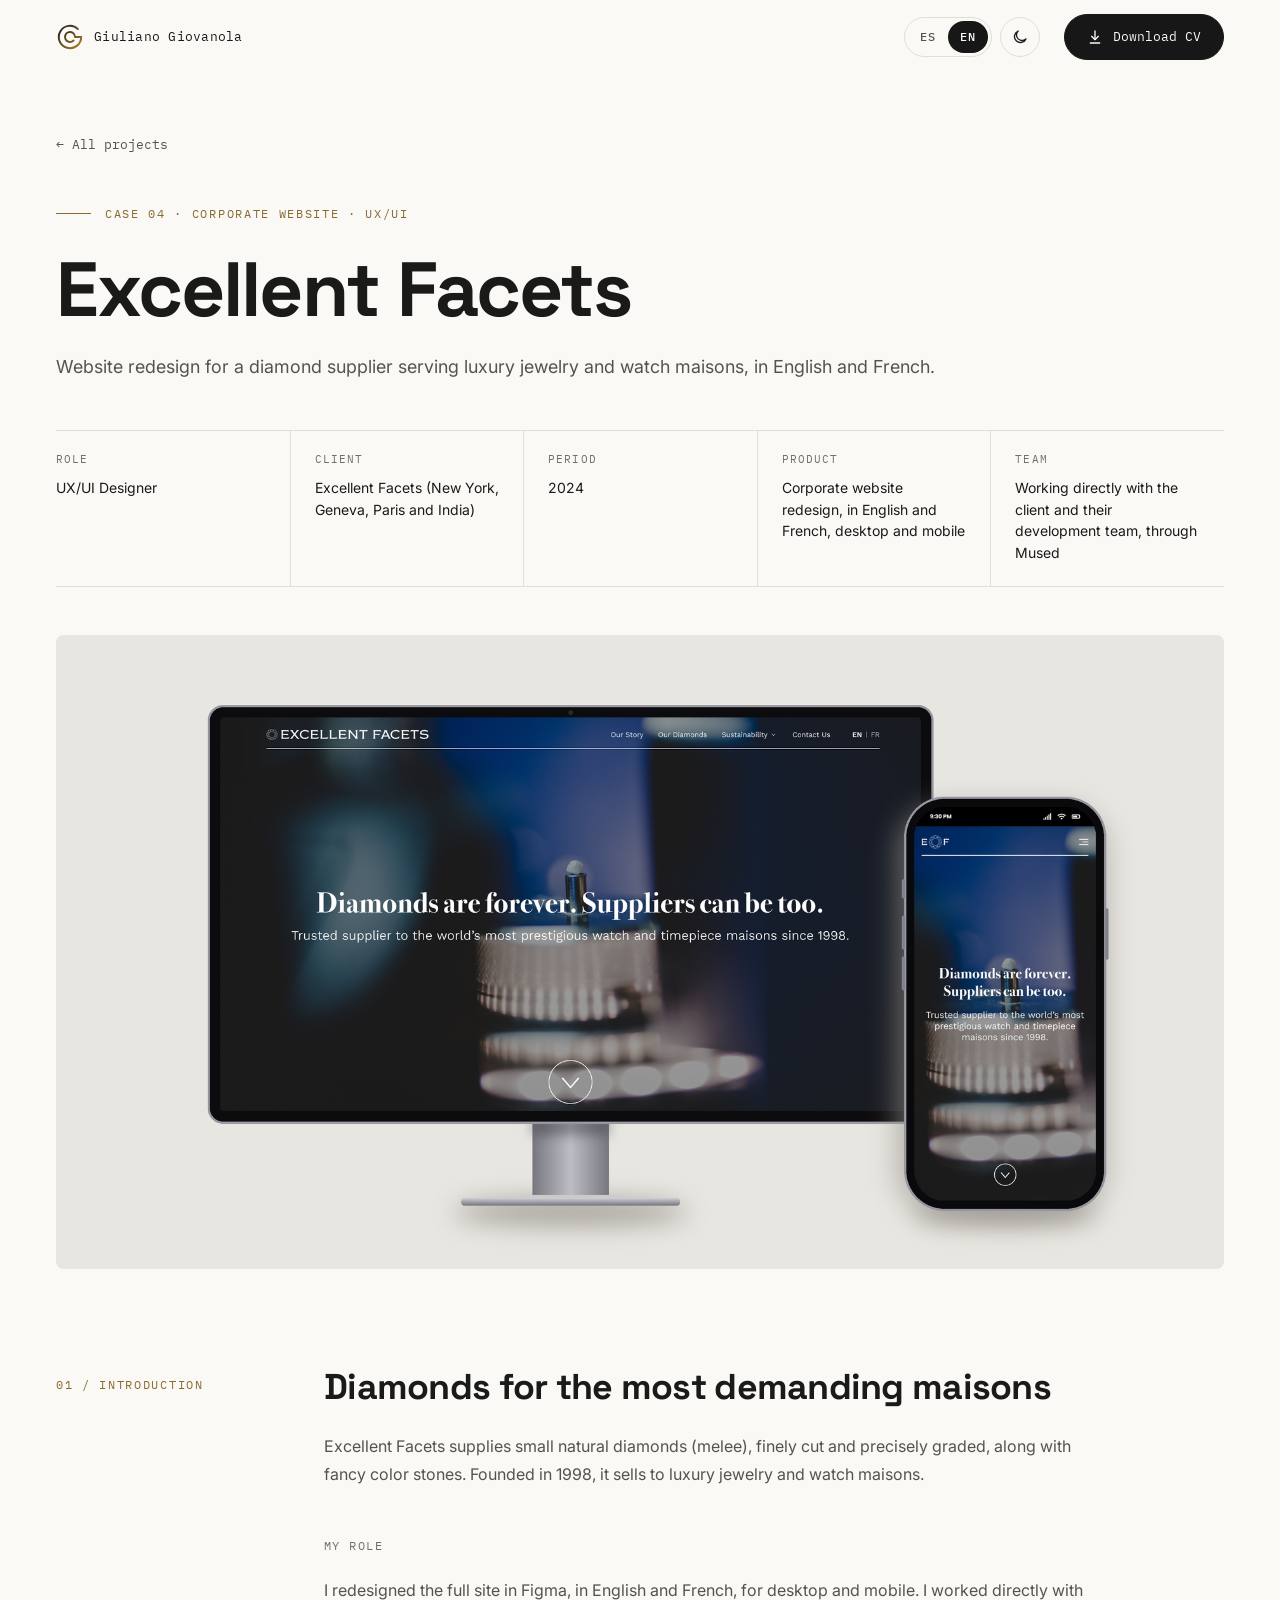
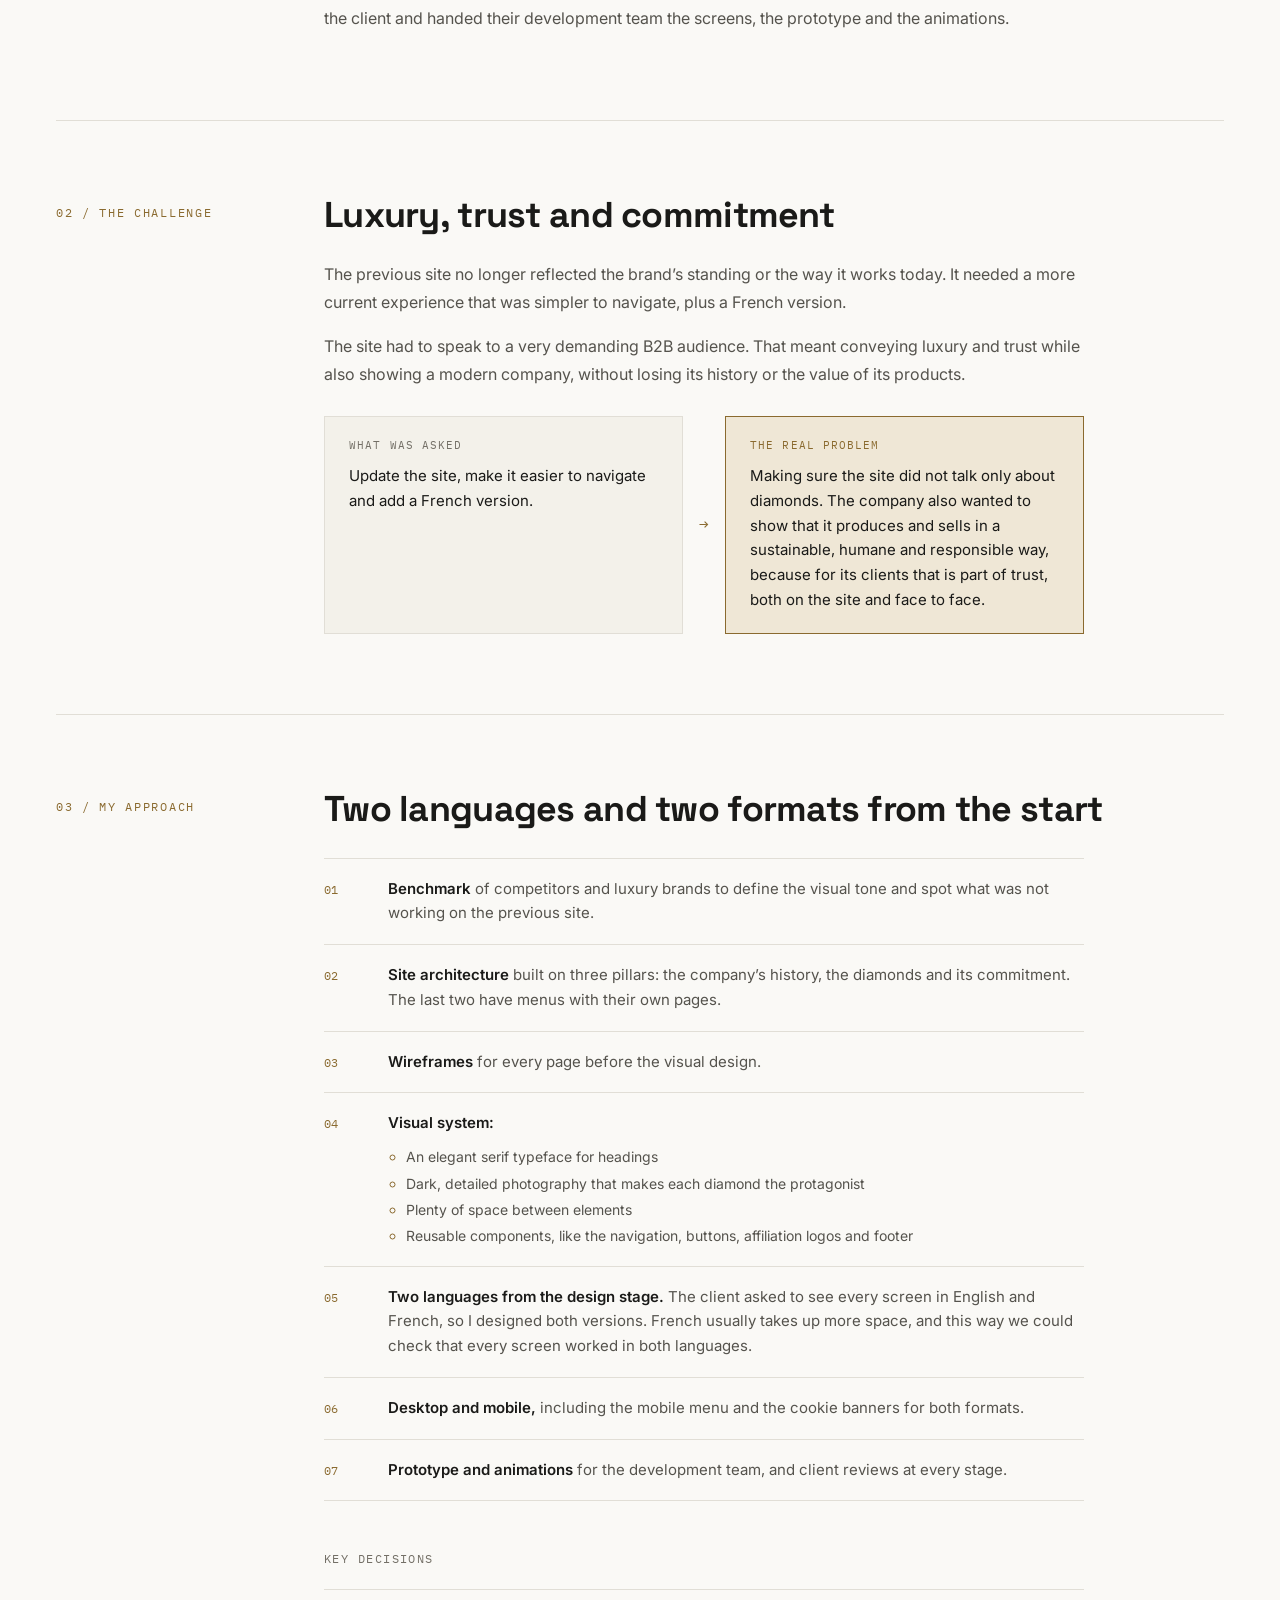
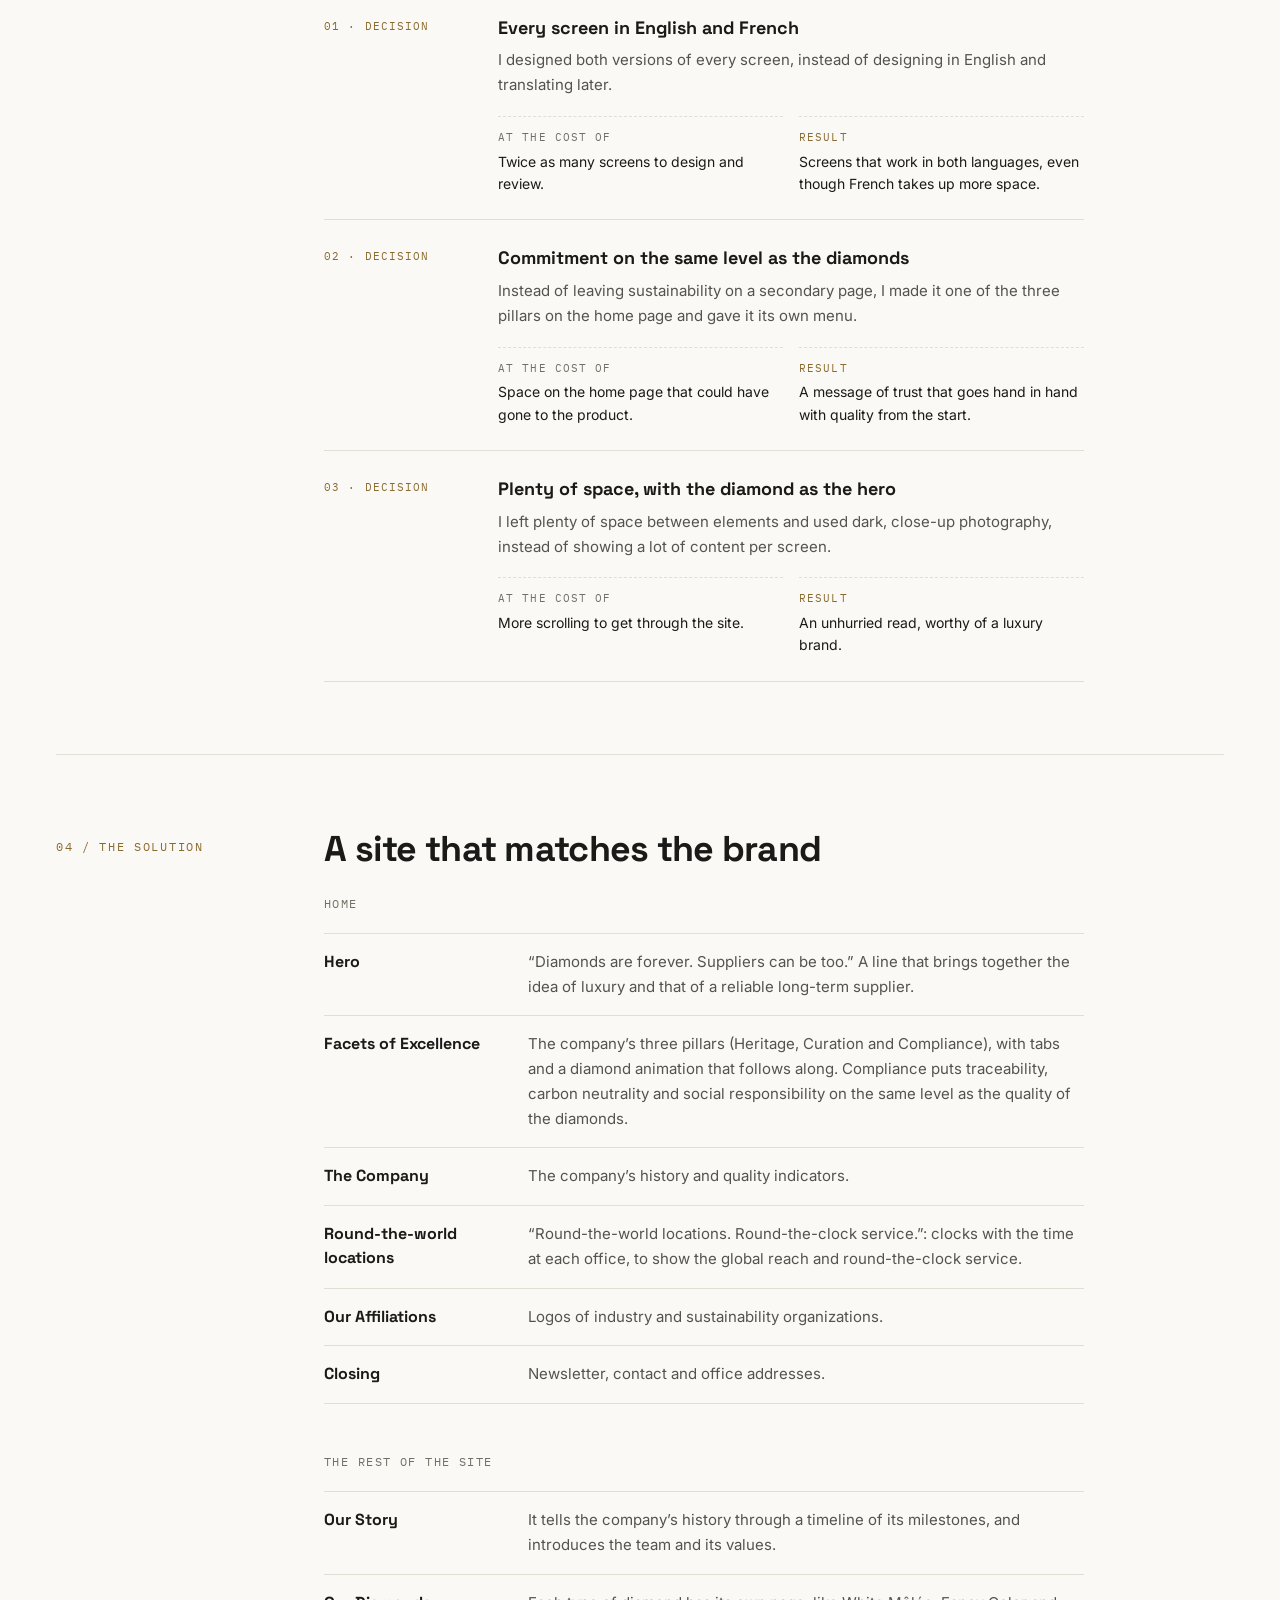
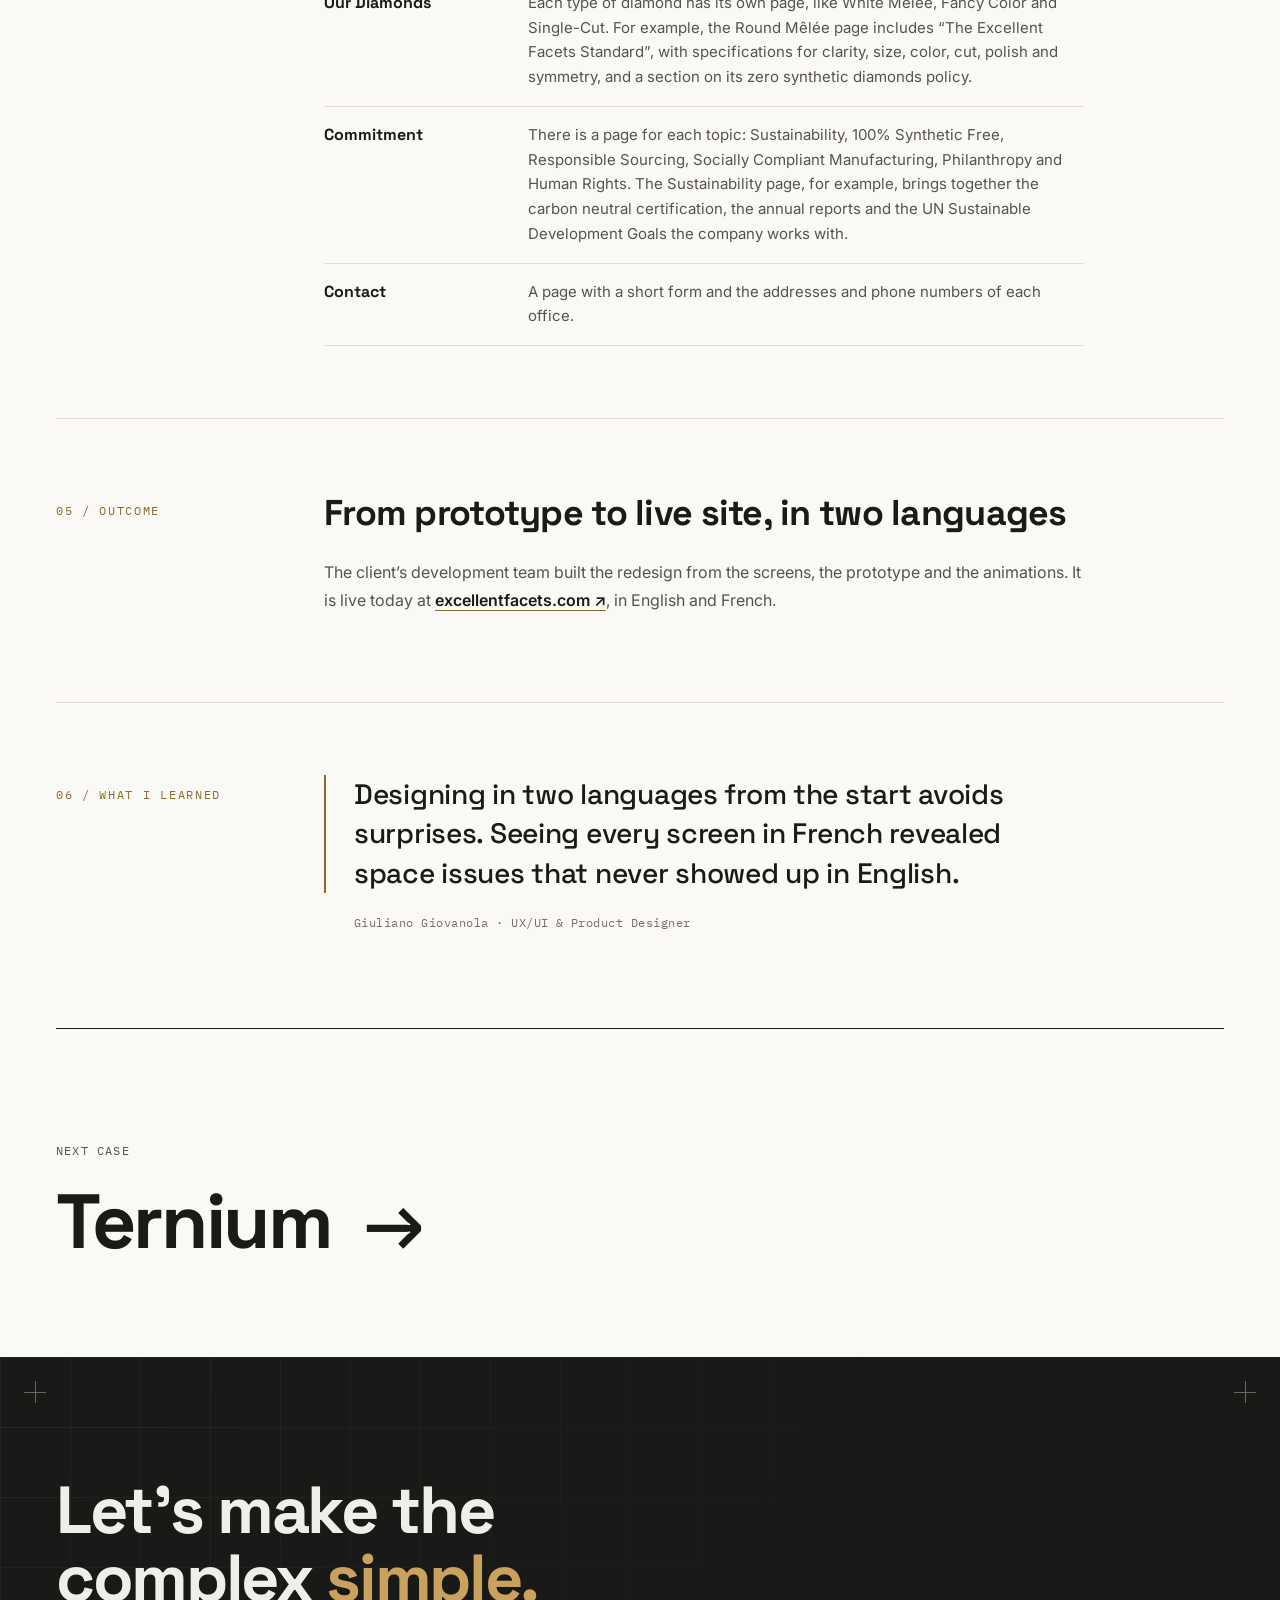
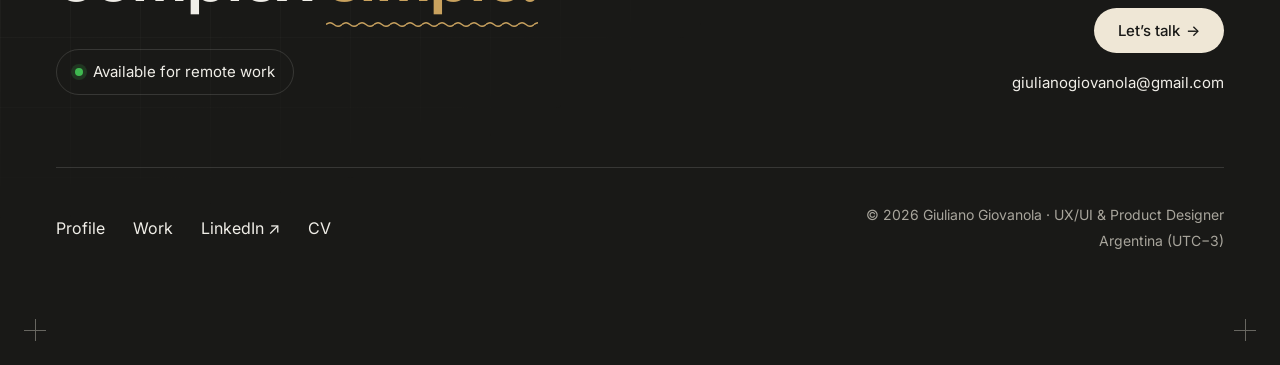
==== commit 5aa86a3f: "Add files via upload" ====
--- a/cases/excellent-facets.html
+++ b/cases/excellent-facets.html
@@ -5,18 +5,19 @@
 <meta name="viewport" content="width=device-width, initial-scale=1, viewport-fit=cover">
 <meta name="description" content="Excellent Facets: caso de estudio UX/UI del rediseño del sitio de un proveedor de diamantes para maisons de lujo, en inglés y francés. Por Giuliano Giovanola.">
 <title>Excellent Facets · Caso de estudio · Giuliano Giovanola</title>
-<script>try { if (localStorage.getItem('theme') === 'dark') document.documentElement.setAttribute('data-theme', 'dark'); } catch (e) {}</script>
+<link rel="icon" type="image/svg+xml" href="../assets/images/gg-favicon-light.svg" data-light="../assets/images/gg-favicon-light.svg" data-dark="../assets/images/gg-favicon-dark.svg">
+<script>try { if (localStorage.getItem('theme') === 'dark') { document.documentElement.setAttribute('data-theme', 'dark'); var fav = document.querySelector('link[rel="icon"]'); fav.href = fav.dataset.dark; } } catch (e) {}</script>
 <link rel="preconnect" href="https://fonts.googleapis.com">
 <link rel="preconnect" href="https://fonts.gstatic.com" crossorigin>
 <link rel="stylesheet" href="https://fonts.googleapis.com/css2?family=Space+Grotesk:wght@500;700&family=Inter:wght@400;500;600&family=IBM+Plex+Mono:wght@400;500&display=swap">
-<link rel="stylesheet" href="../css/styles.css">
+<link rel="stylesheet" href="../css/styles.css?v=17">
 </head>
 <body>
 <a class="skip" href="#contenido" data-i18n="skip">Saltar al contenido</a>
 
 <header class="site-header" id="top">
   <div class="wrap topbar">
-    <a class="id" href="../index.html#inicio">Giuliano Giovanola<span class="idrole"> | UX/UI &amp; Product Designer</span></a>
+    <a class="id" href="../index.html#inicio"><img class="id-logo id-logo-light" src="../assets/images/gg-navbar-light.svg" width="28" height="28" alt=""><img class="id-logo id-logo-dark" src="../assets/images/gg-navbar-dark.svg" width="28" height="28" alt=""><span>Giuliano Giovanola</span></a>
     <div class="links">
       <div class="controls">
         <div class="lang" role="group" aria-label="Idioma" data-i18n-aria="lang.group">
@@ -110,10 +111,10 @@
         <li>
           <span class="dec-k"><span>01</span> · <span data-i18n="case.dc.k">Decisión</span></span>
           <h4 data-i18n="f.dc1.t">Cada pantalla en inglés y en francés</h4>
-          <p data-i18n="f.dc1.p">En lugar de diseñar en inglés y traducir después, diseñé las dos versiones de cada pantalla.</p>
+          <p data-i18n="f.dc1.p">Diseñé las dos versiones de cada pantalla, en lugar de diseñar en inglés y traducir después.</p>
           <dl class="dec-trade">
-            <div><dt data-i18n="case.dc.gave">Cedí</dt><dd data-i18n="f.dc1.gave">El doble de pantallas para diseñar y revisar.</dd></div>
-            <div><dt data-i18n="case.dc.got">Gané</dt><dd data-i18n="f.dc1.got">Pantallas que funcionan en los dos idiomas, aunque el francés ocupe más espacio.</dd></div>
+            <div><dt data-i18n="case.dc.gave">A cambio de</dt><dd data-i18n="f.dc1.gave">El doble de pantallas para diseñar y revisar.</dd></div>
+            <div><dt data-i18n="case.dc.got">Resultado</dt><dd data-i18n="f.dc1.got">Pantallas que funcionan en los dos idiomas, aunque el francés ocupe más espacio.</dd></div>
           </dl>
         </li>
         <li>
@@ -121,17 +122,17 @@
           <h4 data-i18n="f.dc2.t">El compromiso al mismo nivel que los diamantes</h4>
           <p data-i18n="f.dc2.p">En lugar de dejar la sustentabilidad en una página secundaria, la puse entre los tres pilares de la home y le di su propio menú.</p>
           <dl class="dec-trade">
-            <div><dt data-i18n="case.dc.gave">Cedí</dt><dd data-i18n="f.dc2.gave">Espacio en la home que podría haber sido para el producto.</dd></div>
-            <div><dt data-i18n="case.dc.got">Gané</dt><dd data-i18n="f.dc2.got">Un mensaje de confianza que acompaña al de calidad desde el inicio.</dd></div>
+            <div><dt data-i18n="case.dc.gave">A cambio de</dt><dd data-i18n="f.dc2.gave">Espacio en la home que podría haber sido para el producto.</dd></div>
+            <div><dt data-i18n="case.dc.got">Resultado</dt><dd data-i18n="f.dc2.got">Un mensaje de confianza que acompaña al de calidad desde el inicio.</dd></div>
           </dl>
         </li>
         <li>
           <span class="dec-k"><span>03</span> · <span data-i18n="case.dc.k">Decisión</span></span>
           <h4 data-i18n="f.dc3.t">Mucho aire y el diamante como protagonista</h4>
-          <p data-i18n="f.dc3.p">En lugar de mostrar mucho contenido por pantalla, dejé mucho aire entre los elementos y usé fotografía oscura y de detalle.</p>
+          <p data-i18n="f.dc3.p">Dejé mucho aire entre los elementos y usé fotografía oscura y de detalle, en lugar de mostrar mucho contenido por pantalla.</p>
           <dl class="dec-trade">
-            <div><dt data-i18n="case.dc.gave">Cedí</dt><dd data-i18n="f.dc3.gave">Más scroll para recorrer el sitio.</dd></div>
-            <div><dt data-i18n="case.dc.got">Gané</dt><dd data-i18n="f.dc3.got">Una lectura pausada, a la altura de una marca de lujo.</dd></div>
+            <div><dt data-i18n="case.dc.gave">A cambio de</dt><dd data-i18n="f.dc3.gave">Más scroll para recorrer el sitio.</dd></div>
+            <div><dt data-i18n="case.dc.got">Resultado</dt><dd data-i18n="f.dc3.got">Una lectura pausada, a la altura de una marca de lujo.</dd></div>
           </dl>
         </li>
       </ol>
@@ -171,6 +172,16 @@
     </div>
   </section>
 
+  <section class="case-sec" aria-labelledby="f-s6">
+    <p class="kicker" id="f-s6" data-i18n="case.learn.k">06 / Qué aprendí</p>
+    <div class="case-body">
+      <figure class="case-learn">
+        <blockquote><p data-i18n="f.learn">Diseñar en dos idiomas desde el principio evita sorpresas. Ver cada pantalla en francés mostró problemas de espacio que en inglés no aparecían.</p></blockquote>
+        <figcaption>Giuliano Giovanola · UX/UI &amp; Product Designer</figcaption>
+      </figure>
+    </div>
+  </section>
+
   <nav class="case-nav" aria-label="Casos" data-i18n-aria="case.nav">
     <a class="next-case" href="ternium.html">
       <span class="next-case-k" data-i18n="case.next">Siguiente caso</span>
@@ -186,39 +197,43 @@
   <span class="cross br" aria-hidden="true"></span>
   <div class="wrap">
     <section class="contact" aria-labelledby="contact-title">
-      <p class="eyebrow" data-i18n="case.contact.k">Contacto</p>
-      <h2 id="contact-title" data-i18n="contact.title">Construyamos juntos productos digitales claros.</h2>
-      <p class="contact-sub" data-i18n="contact.text">Si tu equipo necesita simplificar procesos complejos, hablemos.</p>
-      <div class="mail-row">
-        <a class="contact-mail" href="mailto:giulianogiovanola@gmail.com">
-          <svg viewBox="0 0 24 24" fill="none" stroke="currentColor" stroke-width="1.8" stroke-linecap="round" stroke-linejoin="round" aria-hidden="true"><rect x="3" y="5" width="18" height="14" rx="2"/><path d="m3 7 9 6 9-6"/></svg>
-          <span>giulianogiovanola@gmail.com</span>
-        </a>
-        <button type="button" class="copy-btn" data-copy="giulianogiovanola@gmail.com" aria-label="Copiar email" data-i18n-aria="contact.copy.aria">
-          <svg class="icon-copy" viewBox="0 0 24 24" fill="none" stroke="currentColor" stroke-width="1.8" stroke-linecap="round" stroke-linejoin="round" aria-hidden="true"><rect x="9" y="9" width="12" height="12" rx="2"/><path d="M5 15H4a1 1 0 0 1-1-1V4a1 1 0 0 1 1-1h10a1 1 0 0 1 1 1v1"/></svg>
-          <svg class="icon-check" viewBox="0 0 24 24" fill="none" stroke="currentColor" stroke-width="2" stroke-linecap="round" stroke-linejoin="round" aria-hidden="true"><path d="m5 12 5 5 9-10"/></svg>
-          <span class="copy-label" data-i18n="contact.copy" aria-live="polite">Copiar</span>
-        </button>
-      </div>
-      <div class="contact-actions">
-        <a class="ghost-btn" href="https://www.linkedin.com/in/giulianogiovanola" target="_blank" rel="noopener noreferrer">
-          <svg viewBox="0 0 24 24" fill="currentColor" aria-hidden="true"><path d="M4.98 3.5a2.5 2.5 0 1 1 0 5 2.5 2.5 0 0 1 0-5ZM3 9.75h4v11.5H3V9.75Zm6.5 0h3.83v1.57h.05c.53-1 1.84-2.07 3.78-2.07 4.04 0 4.79 2.66 4.79 6.12v5.88h-4v-5.2c0-1.24-.02-2.84-1.73-2.84-1.73 0-2 1.35-2 2.75v5.29h-4V9.75Z"/></svg>
-          LinkedIn ↗
-        </a>
-        <a class="ghost-btn" href="../assets/documents/cv-giuliano-giovanola.pdf" download>
-          <svg viewBox="0 0 24 24" fill="none" stroke="currentColor" stroke-width="2" stroke-linecap="round" stroke-linejoin="round" aria-hidden="true"><path d="M12 3v12"/><path d="m7 11 5 5 5-5"/><path d="M5 21h14"/></svg>
-          <span data-i18n="cv">Descargar CV (PDF)</span>
-        </a>
+      <div class="contact-main">
+        <div class="contact-copy">
+          <h2 id="contact-title" class="contact-big"><span data-i18n="contact.t1">Hagamos que lo complejo sea</span> <span class="wavy" data-i18n="contact.t2">simple.</span></h2>
+          <p class="avail"><span class="avail-dot" aria-hidden="true"></span><span data-i18n="contact.avail">Disponible para trabajo remoto</span></p>
+        </div>
+        <div class="contact-cta">
+          <button type="button" class="cta-btn" data-copy="giulianogiovanola@gmail.com" aria-label="Hablemos: copiar email" data-i18n-aria="contact.cta.aria"><span class="cta-label" data-i18n="contact.cta">Hablemos</span><span class="cta-arrow" aria-hidden="true">→</span><span class="cta-done" aria-hidden="true"><svg viewBox="0 0 24 24" fill="none" stroke="currentColor" stroke-width="2.2" stroke-linecap="round" stroke-linejoin="round"><path d="m5 12 5 5 9-10"/></svg><span data-i18n="talk.copied">Email copiado</span></span></button>
+          <span class="visually-hidden cta-status" role="status"></span>
+          <a class="contact-mail" href="mailto:giulianogiovanola@gmail.com">giulianogiovanola@gmail.com</a>
+        </div>
       </div>
     </section>
     <footer class="end-foot">
-      <span>Giuliano Giovanola © 2026 · UX/UI &amp; Product Designer</span>
-      <span data-i18n="footer.location">Argentina · Disponible para trabajo remoto</span>
+      <nav class="foot-nav" aria-label="Pie de página" data-i18n-aria="footer.nav">
+        <a href="../index.html#sobre-mi" data-i18n="footer.profile">Perfil</a>
+        <a href="../index.html#trabajo" data-i18n="footer.work">Trabajo</a>
+        <a href="https://www.linkedin.com/in/giulianogiovanola" target="_blank" rel="noopener noreferrer">LinkedIn ↗</a>
+        <a href="../assets/documents/cv-giuliano-giovanola.pdf" download>CV</a>
+      </nav>
+      <div class="foot-meta">
+        <span>© 2026 Giuliano Giovanola · UX/UI &amp; Product Designer</span>
+        <span data-i18n="footer.location">Argentina (UTC−3)</span>
+      </div>
     </footer>
   </div>
 </div>
+<div class="talk">
+  <a class="talk-link" href="#contacto"><img class="talk-avatar" src="../assets/images/foto-perfil-128.jpg?v=5" width="44" height="44" alt=""><span data-i18n="talk">Hablemos</span></a>
+  <button type="button" class="talk-copy" data-copy="giulianogiovanola@gmail.com" aria-label="Copiar email" data-i18n-aria="contact.copy.aria">
+    <svg class="talk-icon-mail" viewBox="0 0 24 24" fill="none" stroke="currentColor" stroke-width="1.8" stroke-linecap="round" stroke-linejoin="round" aria-hidden="true"><rect x="3" y="5" width="18" height="14" rx="2"/><path d="m3 7 9 6 9-6"/></svg>
+    <svg class="talk-icon-check" viewBox="0 0 24 24" fill="none" stroke="currentColor" stroke-width="2" stroke-linecap="round" stroke-linejoin="round" aria-hidden="true"><path d="m5 12 5 5 9-10"/></svg>
+    <span class="talk-tip" aria-hidden="true"><span class="tip-idle" data-i18n="contact.copy.aria">Copiar email</span><span class="tip-done" data-i18n="talk.copied">Email copiado</span></span>
+  </button>
+  <span class="visually-hidden talk-status" role="status"></span>
+</div>
 <a class="to-top" href="#" aria-label="Volver arriba" data-i18n-aria="contact.top"><svg viewBox="0 0 24 24" fill="none" stroke="currentColor" stroke-width="2" stroke-linecap="round" stroke-linejoin="round" aria-hidden="true"><path d="M12 19V5"/><path d="m6 11 6-6 6 6"/></svg></a>
 <script src="../js/i18n-facets.js"></script>
-<script src="../js/main.js"></script>
+<script src="../js/main.js?v=12"></script>
 </body>
 </html>
--- a/css/styles.css
+++ b/css/styles.css
@@ -132,11 +132,43 @@
 }
 
 .topbar .id {
+  display: inline-flex;
+  align-items: center;
+  gap: 10px;
   font-family: var(--font-mono);
   font-size: 13px;
   text-decoration: none;
   letter-spacing: 0.02em;
   white-space: nowrap;
+}
+
+/* Logo: versión oscura en modo claro y versión clara en modo oscuro */
+.id-logo {
+  display: block;
+  width: 28px;
+  height: 28px;
+  flex: none;
+}
+
+.id-logo-dark,
+:root[data-theme="dark"] .id-logo-light {
+  display: none;
+}
+
+:root[data-theme="dark"] .id-logo-dark {
+  display: block;
+}
+
+/* En celulares angostos no entran el nombre y los controles: queda solo el logo */
+@media (max-width: 440px) {
+  .topbar .id span {
+    position: absolute;
+    width: 1px;
+    height: 1px;
+    overflow: hidden;
+    clip: rect(0 0 0 0);
+    white-space: nowrap;
+  }
 }
 
 .topbar .links {
@@ -164,16 +196,12 @@
    principal para mantener el contraste (14:1 en claro y 12:1 en oscuro). */
 .pill,
 .theme-btn,
-.lang button,
-.ghost-btn,
-.copy-btn {
+.lang button {
   transition: background-color 0.25s ease, border-color 0.25s ease, color 0.25s ease, box-shadow 0.25s ease;
 }
 
 .pill:hover,
-.theme-btn:hover,
-.ghost-btn:hover,
-.copy-btn:hover {
+.theme-btn:hover {
   background: var(--gold-soft);
   border-color: var(--accent);
   color: var(--fg);
@@ -498,26 +526,25 @@
   clip-path: inset(0 -100vmax);
 }
 
+/* Encabezado de "Trabajo": rótulo chico y título grande, centrados */
 .cases-head {
-  max-width: 640px;
-  margin-bottom: 48px;
+  max-width: 980px;
+  margin: 0 auto 72px;
+  text-align: center;
+}
+
+.cases-head .kicker {
+  margin-bottom: 20px;
 }
 
 .cases-head h2 {
-  margin: 0 0 20px;
+  margin: 0;
   font-family: var(--font-display);
   font-weight: 700;
-  font-size: clamp(28px, 3.2vw, 40px);
-  line-height: 1.2;
-  letter-spacing: -0.02em;
+  font-size: clamp(36px, 6vw, 84px);
+  line-height: 1.04;
+  letter-spacing: -0.035em;
   text-wrap: balance;
-}
-
-.cases-head p:not(.kicker) {
-  margin: 0;
-  font-size: 16px;
-  line-height: 1.7;
-  color: var(--muted);
 }
 
 /* Lista con guion dorado (se usa en las páginas de caso) */
@@ -601,13 +628,19 @@
   color: var(--accent);
 }
 
+/* Título de cada caso: el resultado en una frase (el cliente va en la línea de arriba) */
 .study h3 {
   margin: 0 0 20px;
   font-family: var(--font-display);
   font-weight: 700;
-  font-size: clamp(30px, 3.4vw, 44px);
-  line-height: 1.1;
+  font-size: clamp(26px, 2.6vw, 36px);
+  /* Puede usar 40px del espacio entre texto e imagen (son 72px): así un título que
+     entra justo en una línea no pasa a dos por unos pocos píxeles */
+  margin-right: -40px;
+  line-height: 1.18;
   letter-spacing: -0.02em;
+  /* "pretty" llena cada línea y solo evita que la última quede con una palabra sola */
+  text-wrap: pretty;
 }
 
 .study-desc {
@@ -699,6 +732,11 @@
     order: 0;
   }
 
+  /* En una sola columna no hay espacio extra hacia la imagen */
+  .study h3 {
+    margin-right: 0;
+  }
+
   .study+.study {
     margin-top: 72px;
   }
@@ -999,6 +1037,37 @@
   font-size: 15px;
   line-height: 1.65;
   color: var(--muted);
+}
+
+/* "Qué aprendí": reflexión final del caso, en formato de cita */
+.case-learn {
+  margin: 0;
+}
+
+.case-learn blockquote {
+  margin: 0;
+  padding-left: 28px;
+  border-left: 2px solid var(--accent);
+}
+
+.case-learn blockquote p {
+  margin: 0;
+  font-family: var(--font-display);
+  font-weight: 500;
+  font-size: clamp(22px, 2.2vw, 30px);
+  line-height: 1.4;
+  letter-spacing: -0.01em;
+  color: var(--fg);
+  text-wrap: pretty;
+}
+
+.case-learn figcaption {
+  margin-top: 20px;
+  padding-left: 30px;
+  font-family: var(--font-mono);
+  font-size: 12px;
+  letter-spacing: 0.04em;
+  color: var(--faint);
 }
 
 /* Lo que se pidió → el problema real */
@@ -1707,80 +1776,133 @@
   padding-block: 112px 72px;
 }
 
-.contact h2 {
-  margin: 0 0 24px;
-  max-width: 14em;
+/* Título grande a la izquierda, botón y email a la derecha */
+.contact-main {
+  display: grid;
+  grid-template-columns: minmax(0, 1fr) auto;
+  align-items: end;
+  gap: 48px 64px;
+  margin-top: 8px;
+}
+
+.contact-big {
+  margin: 0 0 36px;
   font-family: var(--font-display);
   font-weight: 700;
-  font-size: clamp(30px, 3.4vw, 44px);
-  line-height: 1.3;
-  letter-spacing: -0.02em;
+  /* Tamaño pensado para que la frase entre en dos líneas en desktop */
+  font-size: clamp(40px, 5.2vw, 76px);
+  line-height: 1.02;
+  letter-spacing: -0.035em;
   color: var(--fg);
   text-wrap: balance;
 }
 
-.contact-sub {
-  margin: 0 0 48px;
-  font-size: clamp(16px, 1.3vw, 18px);
-  color: var(--muted);
-  text-wrap: pretty;
-}
-
-.contact-mail {
+/* Palabra destacada con una línea ondulada dorada debajo */
+.wavy {
+  color: var(--accent);
+  padding-bottom: 0.12em;
+  background: url("data:image/svg+xml,%3Csvg xmlns='http://www.w3.org/2000/svg' width='24' height='10' viewBox='0 0 24 10'%3E%3Cpath d='M0 5 Q6 0 12 5 T24 5' fill='none' stroke='%23C9A25E' stroke-width='2.2'/%3E%3C/svg%3E") repeat-x left bottom / 0.24em 0.1em;
+  -webkit-box-decoration-break: clone;
+  box-decoration-break: clone;
+}
+
+/* Disponibilidad: etiqueta con punto verde */
+.avail {
   display: inline-flex;
   align-items: center;
-  gap: 16px;
-  max-width: 100%;
-  padding-bottom: 18px;
-  border-bottom: 1px solid var(--line);
+  gap: 10px;
+  margin: 0;
+  padding: 10px 18px;
+  border: 1px solid var(--line);
+  border-radius: 999px;
+  font-size: 15px;
+  color: var(--fg);
+}
+
+.avail-dot {
+  width: 8px;
+  height: 8px;
+  flex: none;
+  border-radius: 50%;
+  background: #3FB950;
+  box-shadow: 0 0 0 4px rgba(63, 185, 80, 0.18);
+}
+
+.contact-cta {
+  display: flex;
+  flex-direction: column;
+  align-items: flex-end;
+  gap: 18px;
+}
+
+.cta-btn {
+  display: inline-flex;
+  align-items: center;
+  gap: 6px;
+  padding: 13px 24px;
+  border: 0;
+  border-radius: 999px;
+  cursor: pointer;
+  background: #EFE7D6;
+  color: #191917;
   text-decoration: none;
-  font-family: var(--font-display);
+  font-family: var(--font-body);
+  font-size: 15px;
   font-weight: 500;
-  font-size: clamp(20px, 2.2vw, 30px);
-  letter-spacing: -0.01em;
-  position: relative;
+  line-height: 1.3;
+  transition: background-color 0.25s ease;
+}
+
+.cta-arrow {
+  transition: transform 0.25s ease;
+}
+
+.cta-btn:hover,
+.cta-btn.copied {
+  background: var(--accent);
+}
+
+.cta-btn:hover .cta-arrow {
+  transform: translateX(3px);
+}
+
+/* Al copiar, "Hablemos →" se reemplaza por un tilde y "Email copiado" */
+.cta-done {
+  display: none;
+  align-items: center;
+  gap: 6px;
+}
+
+.cta-done svg {
+  width: 16px;
+  height: 16px;
+}
+
+.cta-btn.copied .cta-label,
+.cta-btn.copied .cta-arrow {
+  display: none;
+}
+
+.cta-btn.copied .cta-done {
+  display: inline-flex;
+}
+
+.cta-btn:focus-visible {
+  outline: 2px solid var(--accent);
+  outline-offset: 3px;
+}
+
+.contact-mail {
+  text-decoration: none;
+  font-size: 15px;
+  color: var(--fg);
+  overflow-wrap: anywhere;
   transition: color 0.25s ease;
-}
-
-/* Línea dorada que se "carga" de izquierda a derecha sobre la línea gris */
-.contact-mail::after {
-  content: "";
-  position: absolute;
-  left: 0;
-  right: 0;
-  bottom: -1px;
-  height: 1px;
-  background: var(--accent);
-  transform: scaleX(0);
-  transform-origin: left;
-  transition: transform 0.6s cubic-bezier(0.65, 0, 0.35, 1);
-}
-
-.contact-mail:hover::after,
-.contact-mail:focus-visible::after {
-  transform: scaleX(1);
-}
-
-.contact-mail span {
-  overflow-wrap: anywhere;
-}
-
-.contact-mail svg {
-  width: 20px;
-  height: 20px;
-  flex: none;
-  color: currentColor;
 }
 
 .contact-mail:hover,
 .contact-mail:focus-visible {
   color: var(--accent);
-}
-
-@media (prefers-reduced-motion: reduce) {
-  .contact-mail::after {
-    transition: none;
-  }
 }
 
 /* Botón flotante para volver arriba: aparece después de bajar un poco */
@@ -1850,97 +1972,207 @@
   }
 }
 
-/* Email + botón para copiarlo */
-.mail-row {
+/* Píldora flotante "Hablemos": baja al contacto y copia el email.
+   Aparece junto con "volver arriba" y se oculta cuando el contacto ya está a la vista */
+.talk {
+  position: fixed;
+  left: 50%;
+  bottom: max(32px, env(safe-area-inset-bottom, 0px));
+  z-index: 20;
   display: flex;
   align-items: center;
-  flex-wrap: wrap;
-  gap: 16px 20px;
-}
-
-.copy-btn {
-  display: inline-flex;
+  gap: 6px;
+  padding: 6px;
+  border-radius: 999px;
+  background: var(--ink);
+  color: var(--on-ink);
+  box-shadow: 0 10px 30px rgba(26, 26, 24, 0.18);
+  opacity: 0;
+  visibility: hidden;
+  transform: translate(-50%, 12px);
+  transition: opacity 0.3s ease, transform 0.3s ease, visibility 0.3s;
+}
+
+.talk.show {
+  opacity: 1;
+  visibility: visible;
+  transform: translate(-50%, 0);
+}
+
+.talk-link {
+  display: flex;
   align-items: center;
-  gap: 8px;
-  /* Compensa el espacio y la línea debajo del email (18px + 1px)
-     para que el botón quede centrado con el texto y no con todo el bloque */
-  margin-bottom: 16px;
-  padding: 9px 16px;
-  border: 1px solid var(--line);
+  gap: 12px;
+  padding-right: 14px;
   border-radius: 999px;
-  background: transparent;
-  font-family: var(--font-mono);
-  font-size: 13px;
-  color: var(--fg);
+  color: inherit;
+  text-decoration: none;
+  font-family: var(--font-display);
+  font-size: 17px;
+  font-weight: 500;
+  white-space: nowrap;
+}
+
+.talk-avatar {
+  display: block;
+  flex: none;
+  width: 44px;
+  height: 44px;
+  border-radius: 50%;
+  object-fit: cover;
+  background: var(--gold-soft);
+}
+
+.talk-copy {
+  position: relative;
+  display: grid;
+  place-items: center;
+  width: 44px;
+  height: 44px;
+  padding: 0;
+  border: 0;
+  border-radius: 50%;
+  background: rgba(128, 128, 128, 0.22);
+  color: inherit;
   cursor: pointer;
-}
-
-.copy-btn svg {
-  width: 15px;
-  height: 15px;
-  flex: none;
-  color: var(--accent);
-}
-
-.copy-btn .icon-check {
+  transition: background-color 0.2s ease, color 0.2s ease;
+}
+
+.talk-copy svg {
+  width: 20px;
+  height: 20px;
+}
+
+.talk-icon-check,
+.talk-copy.copied .talk-icon-mail {
   display: none;
 }
 
-.copy-btn.copied {
-  border-color: var(--accent);
-}
-
-.copy-btn.copied .icon-copy {
-  display: none;
-}
-
-.copy-btn.copied .icon-check {
+.talk-copy.copied .talk-icon-check {
   display: block;
 }
 
-.copy-btn:focus-visible {
+.talk-copy:hover,
+.talk-copy.copied {
+  background: var(--accent);
+  color: var(--on-ink);
+}
+
+.talk-link:focus-visible,
+.talk-copy:focus-visible {
   outline: 2px solid var(--accent);
   outline-offset: 3px;
 }
 
-.contact-actions {
-  display: flex;
-  flex-wrap: wrap;
-  gap: 16px;
-  margin-top: 48px;
-}
-
-.ghost-btn {
-  display: inline-flex;
-  align-items: center;
-  gap: 10px;
-  padding: 14px 22px;
-  border: 1px solid var(--line);
-  border-radius: 999px;
-  text-decoration: none;
-  font-family: var(--font-mono);
-  font-size: 14px;
-  color: var(--fg);
-  transition: border-color 0.2s ease, background-color 0.2s ease;
-}
-
-.ghost-btn svg {
-  width: 16px;
-  height: 16px;
-  flex: none;
-  color: var(--accent);
-}
-
+/* Cartel sobre el botón: "Copiar email" al pasar el mouse, "Email copiado" al hacer clic */
+.talk-tip {
+  position: absolute;
+  bottom: calc(100% + 14px);
+  left: 50%;
+  padding: 7px 12px;
+  border-radius: 8px;
+  background: var(--ink);
+  color: var(--on-ink);
+  font-family: var(--font-body);
+  font-size: 13px;
+  white-space: nowrap;
+  box-shadow: 0 6px 18px rgba(26, 26, 24, 0.16);
+  opacity: 0;
+  visibility: hidden;
+  transform: translate(-50%, 4px);
+  transition: opacity 0.2s ease, transform 0.2s ease, visibility 0.2s;
+  pointer-events: none;
+}
+
+.tip-done,
+.talk-copy.copied .tip-idle {
+  display: none;
+}
+
+.talk-copy.copied .tip-done {
+  display: inline;
+}
+
+.talk-copy.copied .talk-tip,
+.talk-copy:focus-visible .talk-tip {
+  opacity: 1;
+  visibility: visible;
+  transform: translate(-50%, 0);
+}
+
+@media (hover: hover) {
+  .talk-copy:hover .talk-tip {
+    opacity: 1;
+    visibility: visible;
+    transform: translate(-50%, 0);
+  }
+}
+
+.visually-hidden {
+  position: absolute;
+  width: 1px;
+  height: 1px;
+  margin: -1px;
+  overflow: hidden;
+  clip: rect(0 0 0 0);
+  white-space: nowrap;
+}
+
+@media (max-width: 720px) {
+  .talk {
+    bottom: max(16px, env(safe-area-inset-bottom, 0px));
+  }
+
+  .talk-link {
+    font-size: 16px;
+  }
+}
+
+@media (prefers-reduced-motion: reduce) {
+  .talk,
+  .talk-tip {
+    transition: none;
+  }
+}
+
+/* Pie: links a la izquierda, firma y ubicación a la derecha */
 .end-foot {
   display: flex;
   justify-content: space-between;
-  gap: 12px 24px;
+  align-items: center;
+  gap: 20px 32px;
   flex-wrap: wrap;
-  padding-block: 36px 56px;
+  /* Abajo deja lugar para el botón flotante de "volver arriba" (32px + 56px) */
+  padding-block: 36px 112px;
   border-top: 1px solid var(--line);
-  font-family: var(--font-mono);
-  font-size: 12px;
+}
+
+.foot-nav {
+  display: flex;
+  flex-wrap: wrap;
+  gap: 10px 28px;
+}
+
+.foot-nav a {
+  text-decoration: none;
+  font-size: 16px;
+  color: var(--fg);
+  transition: color 0.25s ease;
+}
+
+.foot-nav a:hover,
+.foot-nav a:focus-visible {
+  color: var(--accent);
+}
+
+.foot-meta {
+  display: flex;
+  flex-direction: column;
+  align-items: flex-end;
+  gap: 4px;
+  font-size: 14px;
   color: var(--muted);
+  text-align: right;
 }
 
 /* Perfil */
@@ -2026,10 +2258,6 @@
 }
 
 @media (max-width: 720px) {
-  .idrole {
-    display: none;
-  }
-
   .topbar {
     gap: 12px;
   }
@@ -2100,38 +2328,33 @@
     padding-block: 64px 48px;
   }
 
-  .contact-sub {
-    margin-bottom: 40px;
-  }
-
-  .contact-mail {
-    gap: 12px;
-  }
-
-  /* En el celular el botón "Copiar" pasa debajo del email: no hace falta compensar la línea */
-  .copy-btn {
-    margin-bottom: 0;
-  }
-
-  .contact-mail svg {
-    width: 20px;
-    height: 20px;
-  }
-
-  .contact-actions {
-    margin-top: 36px;
-    gap: 12px;
-  }
-
-  .ghost-btn {
-    padding: 12px 18px;
-    font-size: 13px;
+  .contact-main {
+    grid-template-columns: minmax(0, 1fr);
+    gap: 40px;
+  }
+
+  .contact-big {
+    margin-bottom: 28px;
+  }
+
+  .avail {
+    font-size: 14px;
+  }
+
+  .contact-cta {
+    align-items: flex-start;
   }
 
   /* Espacio abajo para que el botón flotante de "volver arriba" no tape el pie */
   .end-foot {
     flex-direction: column;
+    align-items: flex-start;
     padding-block: 28px 88px;
+  }
+
+  .foot-meta {
+    align-items: flex-start;
+    text-align: left;
   }
 }
 
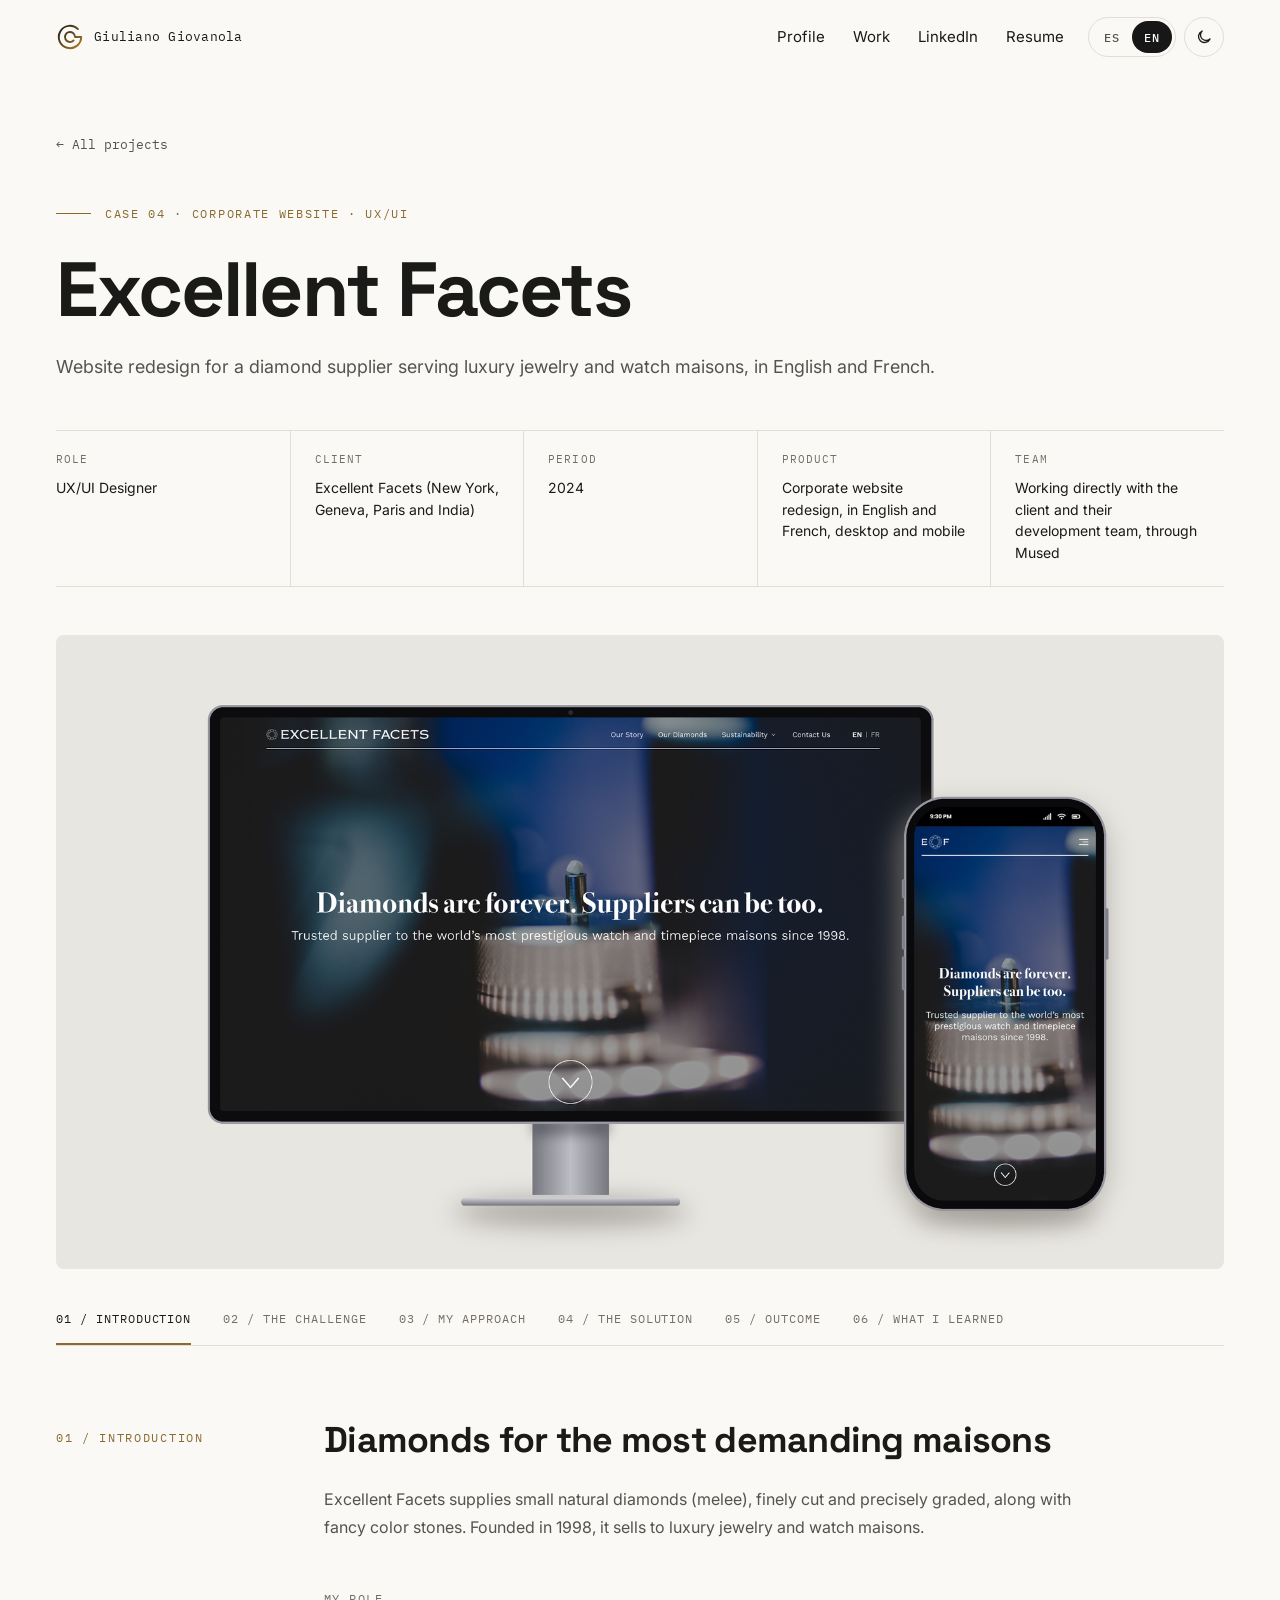
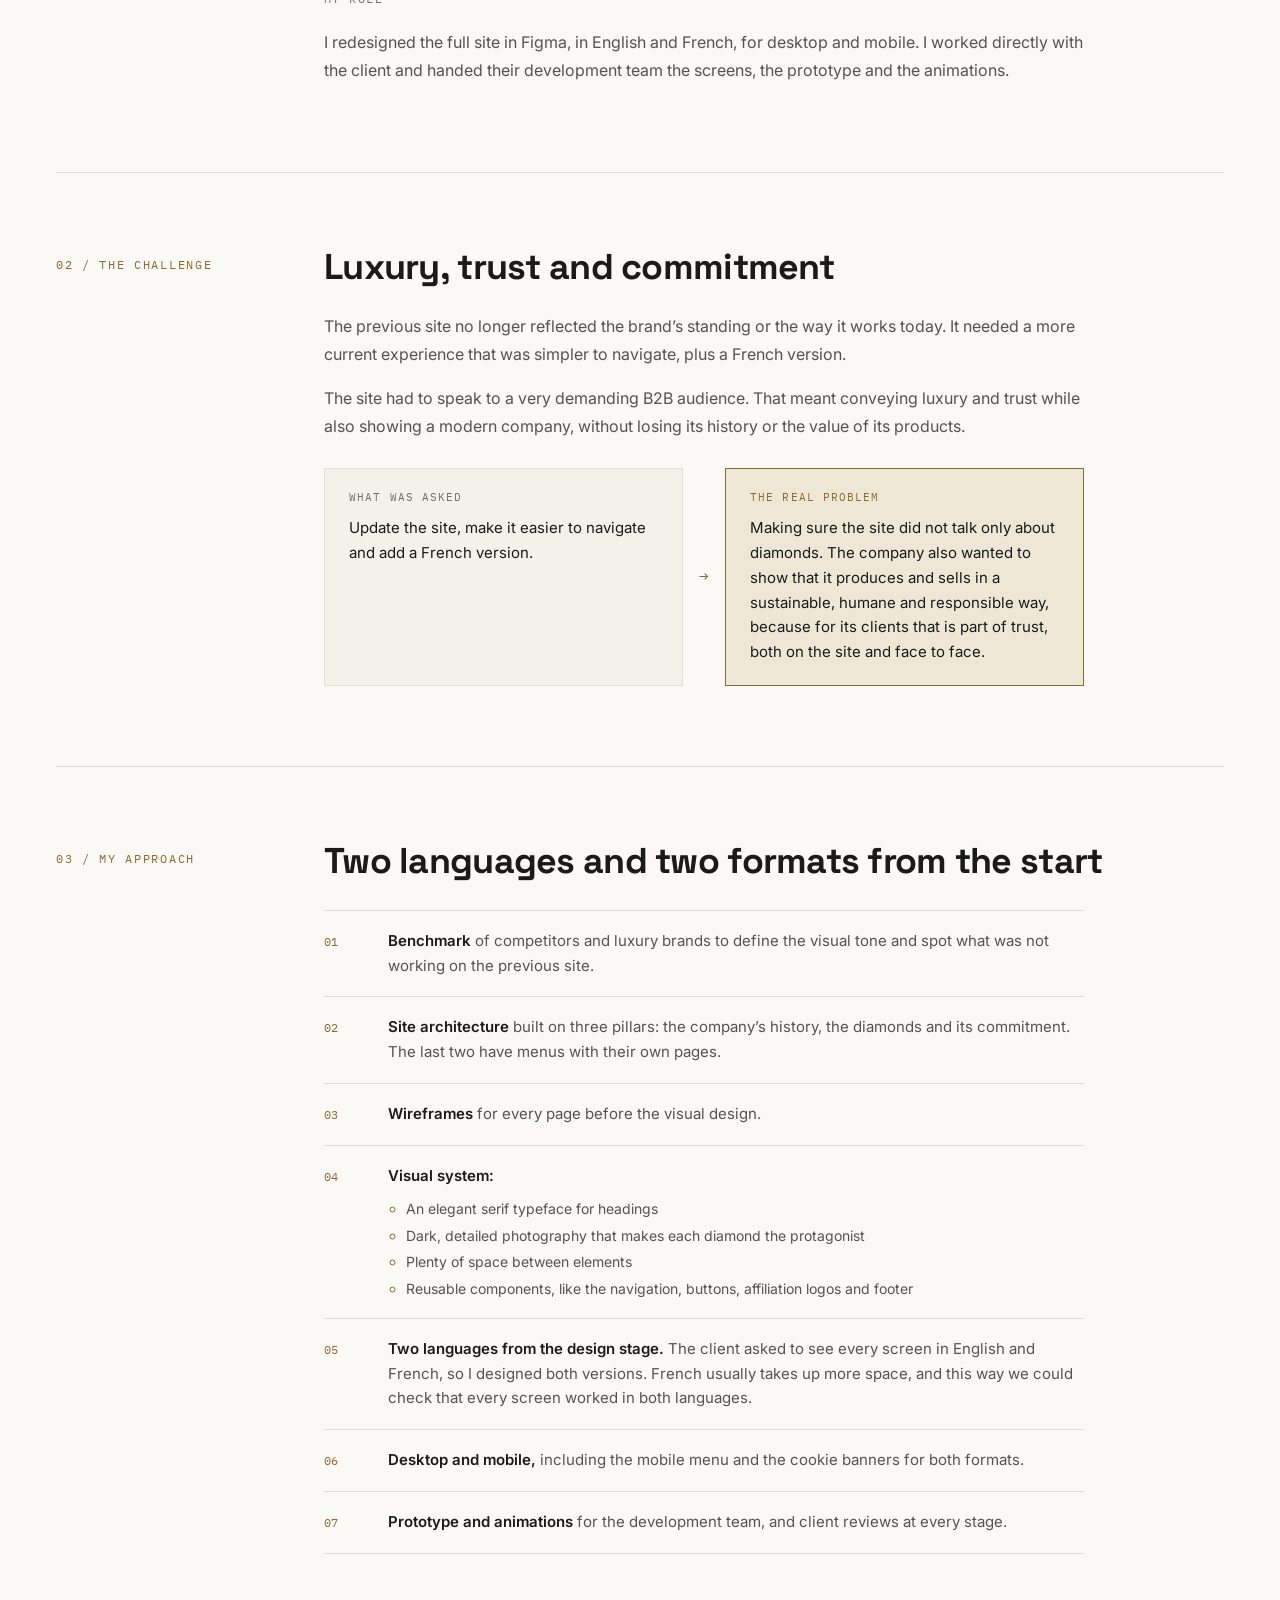
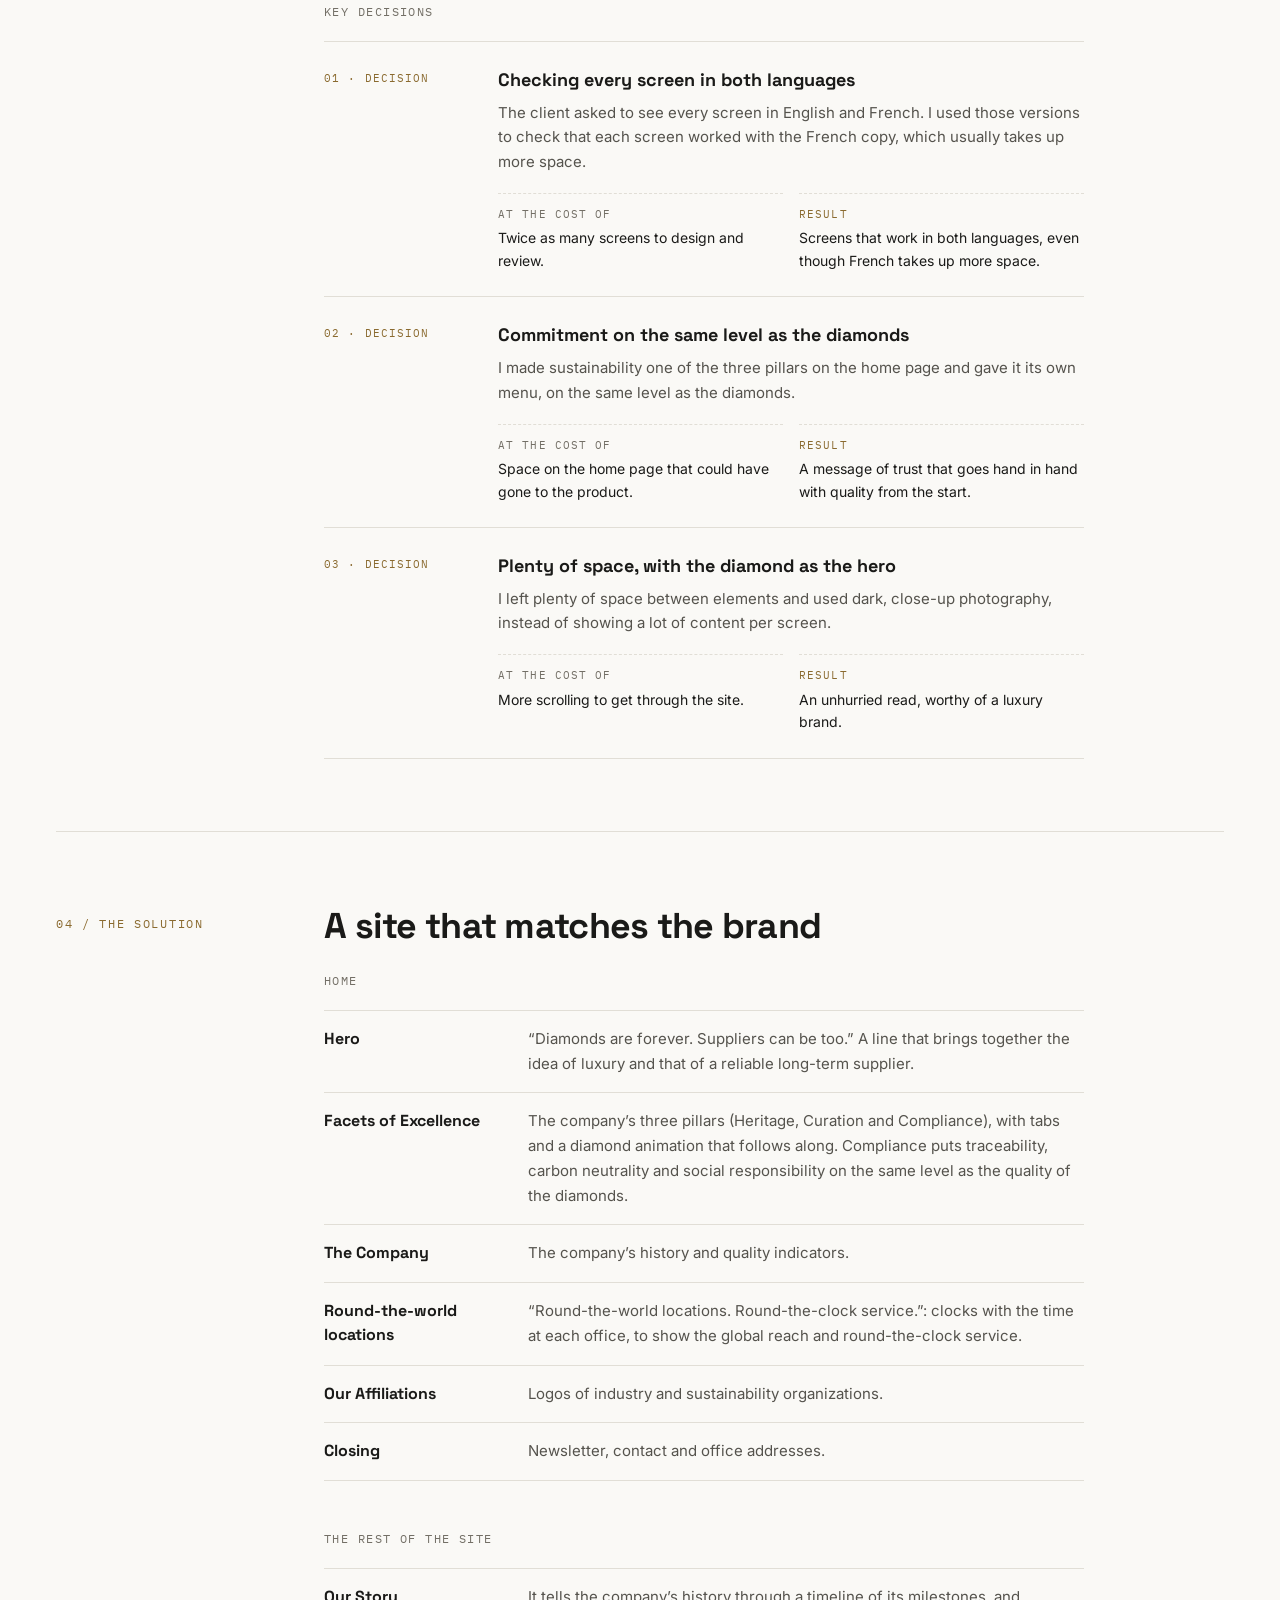
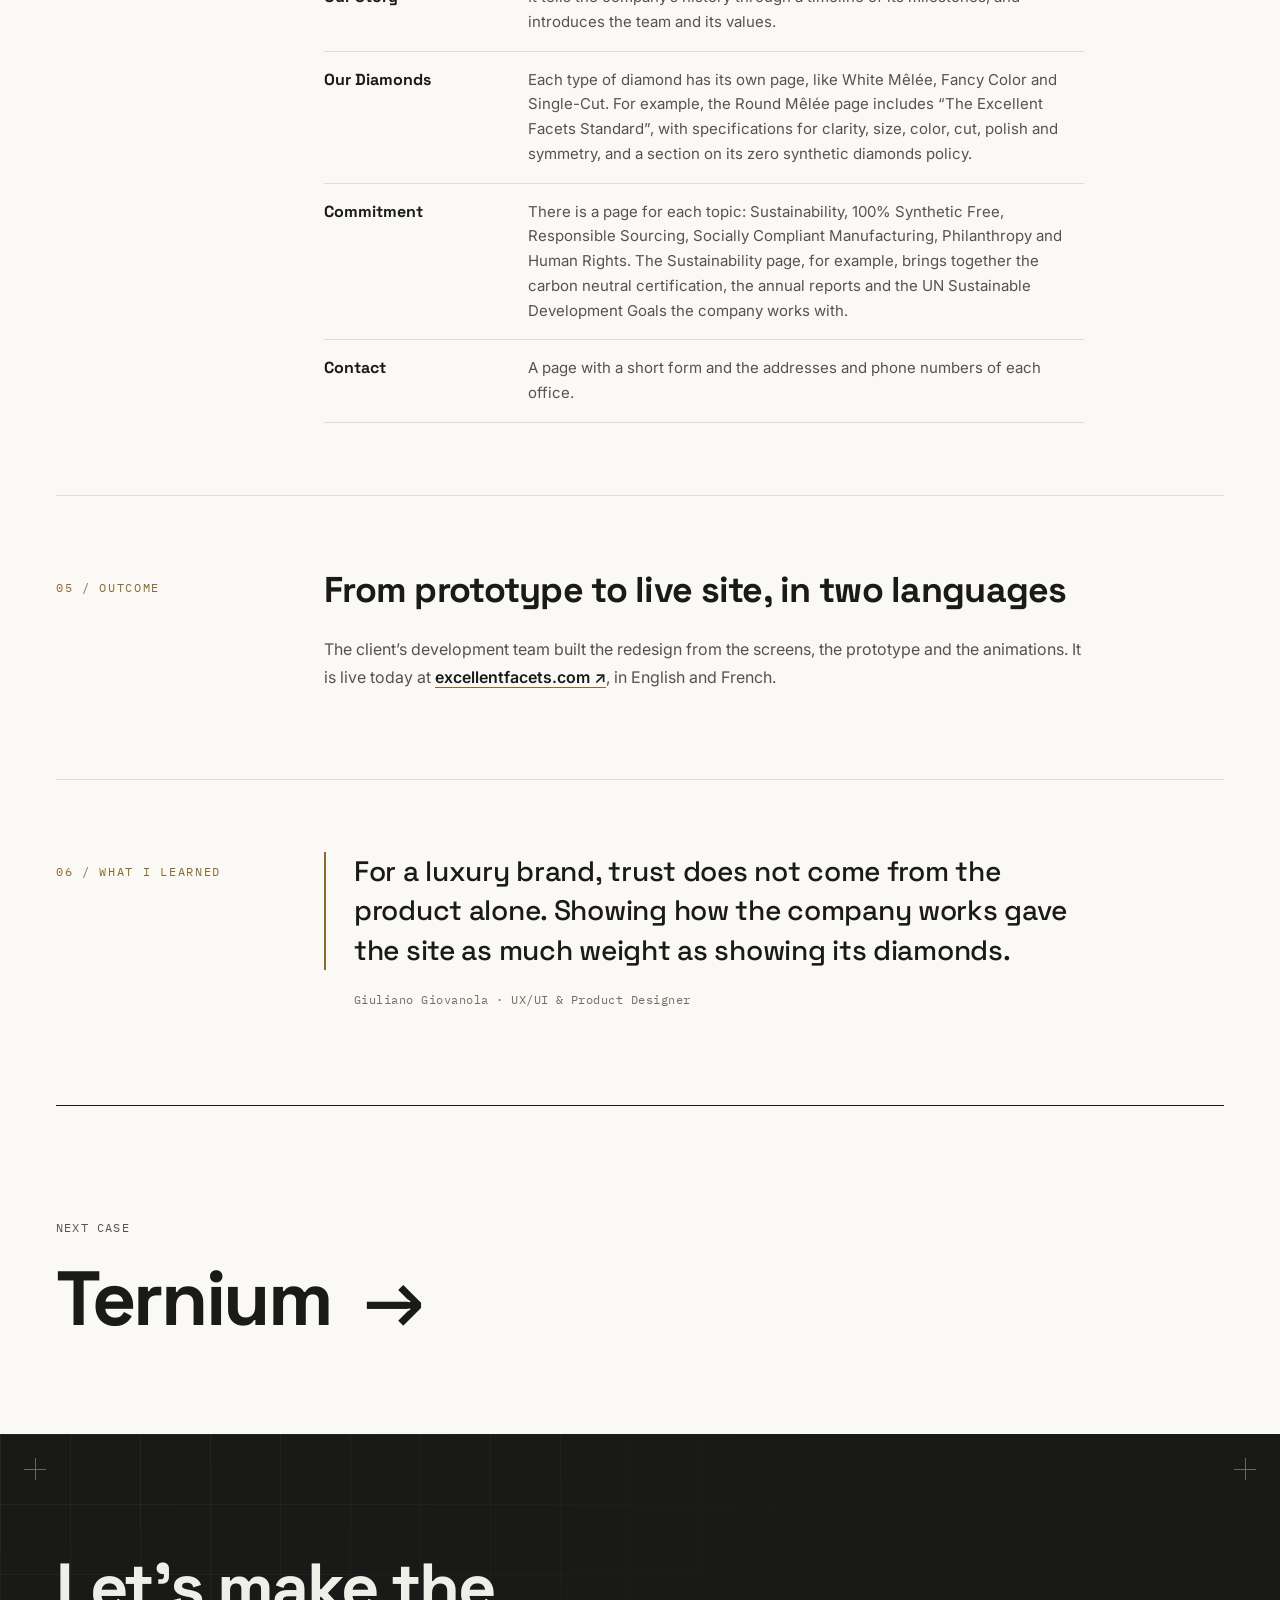
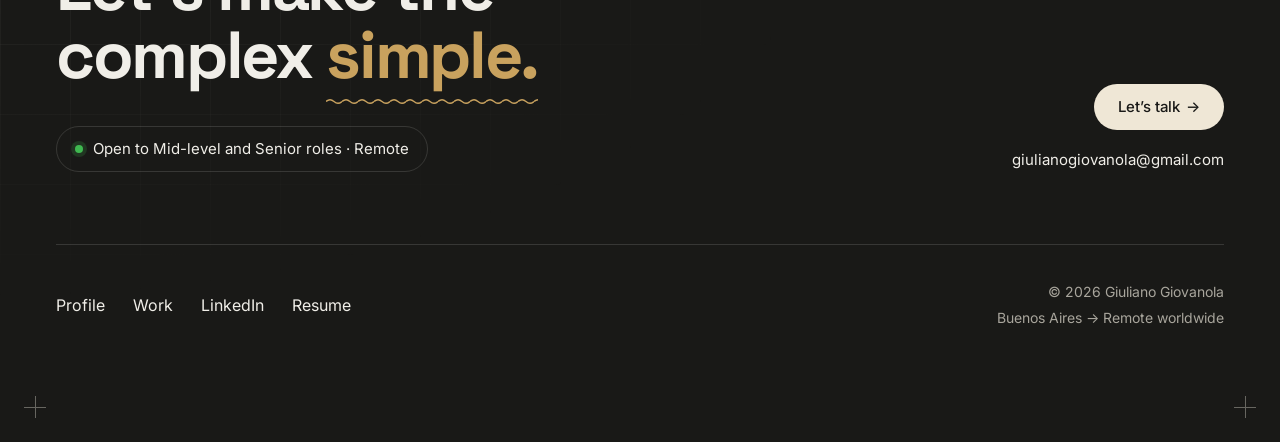
==== commit 94a93b5f: "Add files via upload" ====
--- a/cases/excellent-facets.html
+++ b/cases/excellent-facets.html
@@ -5,12 +5,14 @@
 <meta name="viewport" content="width=device-width, initial-scale=1, viewport-fit=cover">
 <meta name="description" content="Excellent Facets: caso de estudio UX/UI del rediseño del sitio de un proveedor de diamantes para maisons de lujo, en inglés y francés. Por Giuliano Giovanola.">
 <title>Excellent Facets · Caso de estudio · Giuliano Giovanola</title>
+<link rel="icon" href="../assets/images/favicon-dark.ico" sizes="32x32">
 <link rel="icon" type="image/svg+xml" href="../assets/images/gg-favicon-light.svg" data-light="../assets/images/gg-favicon-light.svg" data-dark="../assets/images/gg-favicon-dark.svg">
-<script>try { if (localStorage.getItem('theme') === 'dark') { document.documentElement.setAttribute('data-theme', 'dark'); var fav = document.querySelector('link[rel="icon"]'); fav.href = fav.dataset.dark; } } catch (e) {}</script>
+<link rel="apple-touch-icon" href="../assets/images/apple-touch-icon-dark.png">
+<script>try { if (localStorage.getItem('theme') === 'dark') { document.documentElement.setAttribute('data-theme', 'dark'); var fav = document.querySelector('link[rel="icon"][type="image/svg+xml"]'); fav.href = fav.dataset.dark; } } catch (e) {}</script>
 <link rel="preconnect" href="https://fonts.googleapis.com">
 <link rel="preconnect" href="https://fonts.gstatic.com" crossorigin>
 <link rel="stylesheet" href="https://fonts.googleapis.com/css2?family=Space+Grotesk:wght@500;700&family=Inter:wght@400;500;600&family=IBM+Plex+Mono:wght@400;500&display=swap">
-<link rel="stylesheet" href="../css/styles.css?v=17">
+<link rel="stylesheet" href="../css/styles.css?v=31">
 </head>
 <body>
 <a class="skip" href="#contenido" data-i18n="skip">Saltar al contenido</a>
@@ -19,7 +21,13 @@
   <div class="wrap topbar">
     <a class="id" href="../index.html#inicio"><img class="id-logo id-logo-light" src="../assets/images/gg-navbar-light.svg" width="28" height="28" alt=""><img class="id-logo id-logo-dark" src="../assets/images/gg-navbar-dark.svg" width="28" height="28" alt=""><span>Giuliano Giovanola</span></a>
     <div class="links">
-      <div class="controls">
+      <nav class="top-nav" aria-label="Principal" data-i18n-aria="nav.main">
+          <a href="../index.html#sobre-mi" data-i18n="footer.profile">Perfil</a>
+          <a href="../index.html#trabajo" data-i18n="footer.work">Trabajo</a>
+          <a href="https://www.linkedin.com/in/giulianogiovanola" target="_blank" rel="noopener noreferrer">LinkedIn</a>
+          <a class="nav-cv" href="../assets/documents/cv-giuliano-giovanola.pdf" download data-i18n="nav.cv">CV</a>
+        </nav>
+        <div class="controls">
         <div class="lang" role="group" aria-label="Idioma" data-i18n-aria="lang.group">
           <button type="button" data-set-lang="es" aria-pressed="true">ES</button>
           <button type="button" data-set-lang="en" aria-pressed="false">EN</button>
@@ -29,10 +37,6 @@
           <svg class="sun" viewBox="0 0 24 24" fill="none" stroke="currentColor" stroke-width="1.8" stroke-linecap="round" stroke-linejoin="round" aria-hidden="true"><circle cx="12" cy="12" r="4"/><path d="M12 2v2M12 20v2M4.9 4.9l1.4 1.4M17.7 17.7l1.4 1.4M2 12h2M20 12h2M4.9 19.1l1.4-1.4M17.7 6.3l1.4-1.4"/></svg>
         </button>
       </div>
-      <a class="pill" href="../assets/documents/cv-giuliano-giovanola.pdf" download>
-        <svg viewBox="0 0 24 24" fill="none" stroke="currentColor" stroke-width="2" stroke-linecap="round" stroke-linejoin="round" aria-hidden="true"><path d="M12 3v12"/><path d="m7 11 5 5 5-5"/><path d="M5 21h14"/></svg>
-        <span class="pill-full" data-i18n="cv.nav">Descargar CV</span><span class="pill-short">CV</span>
-      </a>
     </div>
   </div>
 </header>
@@ -55,6 +59,17 @@
   <figure class="case-cover">
     <img src="../assets/images/ef-cover-light-1840x1000.png" data-src-dark="../assets/images/ef-cover-dark-1840x1000.png" width="1840" height="1000" alt="Página de inicio del sitio de Excellent Facets en un monitor y un celular" data-i18n-alt="f.cover.alt">
   </figure>
+
+  <nav class="case-toc" aria-label="En este caso" data-i18n-aria="case.toc">
+    <ol>
+      <li><a href="#f-s1" data-i18n="f.s1.k">01 / Introducción</a></li>
+      <li><a href="#f-s2" data-i18n="f.s2.k">02 / El desafío</a></li>
+      <li><a href="#f-s3" data-i18n="f.s3.k">03 / Mi enfoque</a></li>
+      <li><a href="#f-s4" data-i18n="f.s4.k">04 / La solución</a></li>
+      <li><a href="#f-s5" data-i18n="f.s5.k">05 / Resultado</a></li>
+      <li><a href="#f-s6" data-i18n="case.learn.k">06 / Qué aprendí</a></li>
+    </ol>
+  </nav>
 
   <section class="case-sec" aria-labelledby="f-s1">
     <p class="kicker" data-i18n="f.s1.k">01 / Introducción</p>
@@ -110,8 +125,8 @@
       <ol class="case-decisions">
         <li>
           <span class="dec-k"><span>01</span> · <span data-i18n="case.dc.k">Decisión</span></span>
-          <h4 data-i18n="f.dc1.t">Cada pantalla en inglés y en francés</h4>
-          <p data-i18n="f.dc1.p">Diseñé las dos versiones de cada pantalla, en lugar de diseñar en inglés y traducir después.</p>
+          <h4 data-i18n="f.dc1.t">Revisar cada pantalla en los dos idiomas</h4>
+          <p data-i18n="f.dc1.p">El cliente pidió ver cada pantalla en inglés y en francés. Usé esas versiones para comprobar que cada pantalla funcionara con los textos en francés, que suelen ocupar más espacio.</p>
           <dl class="dec-trade">
             <div><dt data-i18n="case.dc.gave">A cambio de</dt><dd data-i18n="f.dc1.gave">El doble de pantallas para diseñar y revisar.</dd></div>
             <div><dt data-i18n="case.dc.got">Resultado</dt><dd data-i18n="f.dc1.got">Pantallas que funcionan en los dos idiomas, aunque el francés ocupe más espacio.</dd></div>
@@ -120,7 +135,7 @@
         <li>
           <span class="dec-k"><span>02</span> · <span data-i18n="case.dc.k">Decisión</span></span>
           <h4 data-i18n="f.dc2.t">El compromiso al mismo nivel que los diamantes</h4>
-          <p data-i18n="f.dc2.p">En lugar de dejar la sustentabilidad en una página secundaria, la puse entre los tres pilares de la home y le di su propio menú.</p>
+          <p data-i18n="f.dc2.p">Puse la sustentabilidad entre los tres pilares de la home y le di su propio menú, al mismo nivel que los diamantes.</p>
           <dl class="dec-trade">
             <div><dt data-i18n="case.dc.gave">A cambio de</dt><dd data-i18n="f.dc2.gave">Espacio en la home que podría haber sido para el producto.</dd></div>
             <div><dt data-i18n="case.dc.got">Resultado</dt><dd data-i18n="f.dc2.got">Un mensaje de confianza que acompaña al de calidad desde el inicio.</dd></div>
@@ -176,7 +191,7 @@
     <p class="kicker" id="f-s6" data-i18n="case.learn.k">06 / Qué aprendí</p>
     <div class="case-body">
       <figure class="case-learn">
-        <blockquote><p data-i18n="f.learn">Diseñar en dos idiomas desde el principio evita sorpresas. Ver cada pantalla en francés mostró problemas de espacio que en inglés no aparecían.</p></blockquote>
+        <blockquote><p data-i18n="f.learn">En una marca de lujo, la confianza no viene solo del producto. Mostrar cómo trabaja la empresa le dio al sitio tanto peso como mostrar sus diamantes.</p></blockquote>
         <figcaption>Giuliano Giovanola · UX/UI &amp; Product Designer</figcaption>
       </figure>
     </div>
@@ -200,7 +215,7 @@
       <div class="contact-main">
         <div class="contact-copy">
           <h2 id="contact-title" class="contact-big"><span data-i18n="contact.t1">Hagamos que lo complejo sea</span> <span class="wavy" data-i18n="contact.t2">simple.</span></h2>
-          <p class="avail"><span class="avail-dot" aria-hidden="true"></span><span data-i18n="contact.avail">Disponible para trabajo remoto</span></p>
+          <p class="avail"><span class="avail-dot" aria-hidden="true"></span><span data-i18n="contact.avail">Abierto a roles Semi Senior y Senior · Remoto</span></p>
         </div>
         <div class="contact-cta">
           <button type="button" class="cta-btn" data-copy="giulianogiovanola@gmail.com" aria-label="Hablemos: copiar email" data-i18n-aria="contact.cta.aria"><span class="cta-label" data-i18n="contact.cta">Hablemos</span><span class="cta-arrow" aria-hidden="true">→</span><span class="cta-done" aria-hidden="true"><svg viewBox="0 0 24 24" fill="none" stroke="currentColor" stroke-width="2.2" stroke-linecap="round" stroke-linejoin="round"><path d="m5 12 5 5 9-10"/></svg><span data-i18n="talk.copied">Email copiado</span></span></button>
@@ -213,12 +228,12 @@
       <nav class="foot-nav" aria-label="Pie de página" data-i18n-aria="footer.nav">
         <a href="../index.html#sobre-mi" data-i18n="footer.profile">Perfil</a>
         <a href="../index.html#trabajo" data-i18n="footer.work">Trabajo</a>
-        <a href="https://www.linkedin.com/in/giulianogiovanola" target="_blank" rel="noopener noreferrer">LinkedIn ↗</a>
-        <a href="../assets/documents/cv-giuliano-giovanola.pdf" download>CV</a>
+        <a href="https://www.linkedin.com/in/giulianogiovanola" target="_blank" rel="noopener noreferrer">LinkedIn</a>
+        <a href="../assets/documents/cv-giuliano-giovanola.pdf" download data-i18n="nav.cv">CV</a>
       </nav>
       <div class="foot-meta">
-        <span>© 2026 Giuliano Giovanola · UX/UI &amp; Product Designer</span>
-        <span data-i18n="footer.location">Argentina (UTC−3)</span>
+        <span>© 2026 Giuliano Giovanola</span>
+        <span data-i18n="footer.location">Buenos Aires → Remoto en todo el mundo</span>
       </div>
     </footer>
   </div>
@@ -233,7 +248,7 @@
   <span class="visually-hidden talk-status" role="status"></span>
 </div>
 <a class="to-top" href="#" aria-label="Volver arriba" data-i18n-aria="contact.top"><svg viewBox="0 0 24 24" fill="none" stroke="currentColor" stroke-width="2" stroke-linecap="round" stroke-linejoin="round" aria-hidden="true"><path d="M12 19V5"/><path d="m6 11 6-6 6 6"/></svg></a>
-<script src="../js/i18n-facets.js"></script>
-<script src="../js/main.js?v=12"></script>
+<script src="../js/i18n-facets.js?v=3"></script>
+<script src="../js/main.js?v=31"></script>
 </body>
 </html>
--- a/css/styles.css
+++ b/css/styles.css
@@ -177,30 +177,52 @@
   gap: 24px;
 }
 
-.pill {
-  display: inline-flex;
+/* Navegación: Perfil, Trabajo, LinkedIn y CV (descarga el PDF) */
+.top-nav {
+  display: flex;
   align-items: center;
-  gap: 10px;
-  background: var(--ink);
-  color: var(--on-ink);
-  border: 1px solid var(--ink);
-  font-family: var(--font-mono);
-  font-size: 13px;
+  gap: 28px;
+}
+
+.top-nav a {
   text-decoration: none;
-  padding: 12px 22px;
-  border-radius: 999px;
+  font-size: 15px;
+  color: var(--fg);
   white-space: nowrap;
+}
+
+/* Al pasar el mouse (también en los links del pie): el texto pasa a dorado de a poco
+   y el subrayado se dibuja de izquierda a derecha, en lugar de aparecer de golpe */
+.top-nav a,
+.foot-nav a {
+  /* Mismo espacio arriba y abajo: deja lugar a la línea sin desalinear el texto */
+  padding: 4px 0;
+  background: linear-gradient(currentColor, currentColor) left bottom / 0% 1px no-repeat;
+  transition: color 0.35s ease, background-size 0.35s cubic-bezier(0.65, 0, 0.35, 1);
+}
+
+.top-nav a:hover,
+.top-nav a:focus-visible,
+.foot-nav a:hover,
+.foot-nav a:focus-visible {
+  color: var(--accent);
+  background-size: 100% 1px;
+}
+
+@media (prefers-reduced-motion: reduce) {
+  .top-nav a,
+  .foot-nav a {
+    transition: none;
+  }
 }
 
 /* Hover de botones: borde dorado + fondo dorado suave. Texto e íconos quedan en el color de texto
    principal para mantener el contraste (14:1 en claro y 12:1 en oscuro). */
-.pill,
 .theme-btn,
 .lang button {
   transition: background-color 0.25s ease, border-color 0.25s ease, color 0.25s ease, box-shadow 0.25s ease;
 }
 
-.pill:hover,
 .theme-btn:hover {
   background: var(--gold-soft);
   border-color: var(--accent);
@@ -211,16 +233,6 @@
   background: var(--gold-soft);
   box-shadow: inset 0 0 0 1px var(--accent);
   color: var(--fg);
-}
-
-.pill svg {
-  width: 16px;
-  height: 16px;
-  flex: none;
-}
-
-.pill-short {
-  display: none;
 }
 
 /* Idioma y tema */
@@ -616,6 +628,12 @@
   grid-template-columns: minmax(0, 1.25fr) minmax(0, 1fr);
 }
 
+/* En los pares el texto está a la derecha: el título solo se extiende hacia el margen
+   de la página cuando ese margen es ancho (desde 1200px). Si no, se salía de la pantalla. */
+.study:nth-of-type(even) h3 {
+  margin-right: clamp(-40px, calc((1200px - 100vw) / 2), 0px);
+}
+
 .study:nth-of-type(even) .study-media {
   order: -1;
 }
@@ -835,6 +853,72 @@
   width: 100%;
   height: auto;
   border-radius: 8px;
+}
+
+/* Índice del caso: queda fijo debajo del navbar y marca la sección que se está leyendo */
+.case-toc {
+  position: sticky;
+  top: calc(74px + env(safe-area-inset-top, 0px));
+  z-index: 9;
+  background: var(--bg);
+  border-bottom: 1px solid var(--line);
+  /* El fondo y el borde ocupan todo el ancho de la pantalla, no solo el del contenido */
+  box-shadow: 0 0 0 100vmax var(--bg);
+  clip-path: inset(0 -100vmax);
+}
+
+.case-toc ol {
+  list-style: none;
+  margin: 0;
+  padding: 0;
+  display: flex;
+  gap: 32px;
+  overflow-x: auto;
+  scrollbar-width: none;
+}
+
+.case-toc ol::-webkit-scrollbar {
+  display: none;
+}
+
+.case-toc a {
+  display: block;
+  padding: 16px 0 14px;
+  border-bottom: 2px solid transparent;
+  font-family: var(--font-mono);
+  font-size: 12px;
+  letter-spacing: 0.08em;
+  text-transform: uppercase;
+  white-space: nowrap;
+  text-decoration: none;
+  color: var(--faint);
+  transition: color 0.25s ease, border-color 0.25s ease;
+}
+
+.case-toc a:hover,
+.case-toc a:focus-visible {
+  color: var(--fg);
+}
+
+.case-toc a[aria-current="true"] {
+  color: var(--fg);
+  border-bottom-color: var(--accent);
+}
+
+/* Al saltar a una sección, el título queda debajo del navbar y del índice */
+html:has(.case-toc) {
+  scroll-padding-top: 150px;
+}
+
+@media (max-width: 720px) {
+  .case-toc ol {
+    gap: 24px;
+  }
+
+  .case-toc a {
+    padding: 14px 0 12px;
+    font-size: 11px;
+  }
 }
 
 .case-sec {
@@ -2157,13 +2241,8 @@
   text-decoration: none;
   font-size: 16px;
   color: var(--fg);
-  transition: color 0.25s ease;
-}
-
-.foot-nav a:hover,
-.foot-nav a:focus-visible {
-  color: var(--accent);
-}
+}
+
 
 .foot-meta {
   display: flex;
@@ -2173,6 +2252,267 @@
   font-size: 14px;
   color: var(--muted);
   text-align: right;
+}
+
+/* Experiencia en números + Cómo trabajo (debajo del Perfil) */
+.glance {
+  padding-bottom: 112px;
+}
+
+/* Rótulos de "Experiencia en números" y "Cómo trabajo", centrados */
+.glance .kicker {
+  text-align: center;
+  margin-bottom: 28px;
+}
+
+/* Los números van arriba de todo, antes del Perfil */
+.glance-top {
+  padding: 96px 0 0;
+}
+
+/* El Perfil dejó de ser la primera sección: sin esto, su borde superior
+   quedaba pegado debajo de las tarjetas como una línea que las unía */
+.glance-top + section {
+  border-top: 0;
+}
+
+.stats {
+  list-style: none;
+  margin: 0;
+  padding: 0;
+  display: grid;
+  grid-template-columns: repeat(4, minmax(0, 1fr));
+  gap: 16px;
+}
+
+.stats li {
+  padding: 28px 24px;
+  border: 1px solid var(--line);
+  background: var(--band);
+}
+
+.stat-num {
+  margin: 0 0 14px;
+  font-family: var(--font-display);
+  font-weight: 700;
+  font-size: clamp(40px, 4.4vw, 56px);
+  line-height: 1;
+  letter-spacing: -0.03em;
+  color: var(--fg);
+  /* Cifras de ancho fijo: el número no "salta" mientras cuenta */
+  font-variant-numeric: tabular-nums;
+}
+
+.stat-label {
+  margin: 0;
+  font-size: 14px;
+  line-height: 1.5;
+  color: var(--muted);
+}
+
+.how-list {
+  list-style: none;
+  margin: 0;
+  padding: 0;
+  display: grid;
+  grid-template-columns: repeat(4, minmax(0, 1fr));
+  gap: 32px;
+}
+
+.how-list li {
+  padding-top: 24px;
+  border-top: 1px solid var(--line);
+}
+
+.how-num {
+  display: block;
+  margin-bottom: 18px;
+  font-family: var(--font-display);
+  font-weight: 700;
+  font-size: 32px;
+  line-height: 1;
+  color: var(--faint);
+}
+
+.how-list h3 {
+  margin: 0 0 10px;
+  font-family: var(--font-display);
+  font-weight: 700;
+  font-size: 19px;
+  line-height: 1.3;
+  color: var(--fg);
+}
+
+.how-list p {
+  margin: 0;
+  font-size: 14px;
+  line-height: 1.65;
+  color: var(--muted);
+}
+
+/* "Empresas para las que diseñé": logos en silueta de un solo color.
+   Gris oscuro en modo claro y gris claro en modo oscuro, así se leen parejos
+   aunque los originales tengan colores o partes blancas. */
+.clients {
+  margin-top: 112px;
+}
+
+.client-logos {
+  list-style: none;
+  margin: 0 auto;
+  padding: 0;
+  max-width: 880px;
+  display: flex;
+  flex-wrap: wrap;
+  justify-content: center;
+  align-items: center;
+  gap: 40px 64px;
+}
+
+.client-logos li {
+  display: flex;
+  align-items: center;
+  justify-content: center;
+  height: 52px;
+}
+
+/* Cada logo tiene proporciones distintas: se ajusta la altura para que pesen parecido */
+.client-logos img {
+  display: block;
+  height: 33px;
+  width: auto;
+  max-width: 176px;
+  object-fit: contain;
+  filter: brightness(0);
+  opacity: 0.5;
+  transition: opacity 0.25s ease;
+}
+
+.client-logos .logo-box {
+  height: 29px;
+}
+
+.client-logos .logo-tall {
+  height: 44px;
+}
+
+.client-logos .logo-thin {
+  height: 18px;
+  max-width: 220px;
+}
+
+.client-logos img:hover {
+  opacity: 0.8;
+}
+
+:root[data-theme="dark"] .client-logos img {
+  filter: brightness(0) invert(1);
+  opacity: 0.55;
+}
+
+:root[data-theme="dark"] .client-logos img:hover {
+  opacity: 0.85;
+}
+
+@media (max-width: 720px) {
+  .clients {
+    margin-top: 72px;
+  }
+
+  .client-logos {
+    gap: 28px 36px;
+  }
+
+  .client-logos img {
+    height: 26px;
+    max-width: 132px;
+  }
+
+  .client-logos .logo-box {
+    height: 24px;
+  }
+
+  .client-logos .logo-tall {
+    height: 35px;
+  }
+
+  .client-logos .logo-thin {
+    height: 14px;
+    max-width: 165px;
+  }
+}
+
+/* Etiquetas de datos debajo de "Cómo trabajo": ubicación, modalidad e idiomas */
+.info-chips {
+  list-style: none;
+  margin: 64px 0 0;
+  padding: 0;
+  display: flex;
+  flex-wrap: wrap;
+  justify-content: center;
+  gap: 12px;
+}
+
+.info-chips li {
+  display: inline-flex;
+  align-items: center;
+  gap: 8px;
+  padding: 10px 18px;
+  border-radius: 999px;
+  background: var(--gold-soft);
+  font-size: 15px;
+  color: var(--fg);
+}
+
+.info-chips svg {
+  width: 17px;
+  height: 17px;
+  flex: none;
+  color: var(--accent);
+}
+
+@media (max-width: 720px) {
+  .info-chips {
+    margin-top: 48px;
+    justify-content: flex-start;
+  }
+
+  .info-chips li {
+    font-size: 14px;
+  }
+}
+
+@media (max-width: 900px) {
+  .stats {
+    grid-template-columns: repeat(2, minmax(0, 1fr));
+  }
+
+  .how-list {
+    grid-template-columns: repeat(2, minmax(0, 1fr));
+    gap: 32px 24px;
+  }
+}
+
+@media (max-width: 720px) {
+  .glance {
+    padding-bottom: 64px;
+  }
+
+  .glance-top {
+    padding: 56px 0 0;
+  }
+
+  .stats {
+    gap: 12px;
+  }
+
+  .stats li {
+    padding: 22px 18px;
+  }
+
+  .how-list {
+    grid-template-columns: minmax(0, 1fr);
+  }
 }
 
 /* Perfil */
@@ -2270,18 +2610,18 @@
     gap: 8px;
   }
 
-  .pill {
-    padding: 10px 14px;
-    font-size: 12px;
-    gap: 8px;
-  }
-
-  .pill-full {
+  /* En el celular no entran los cuatro links: queda CV en la barra
+     y Perfil, Trabajo y LinkedIn siguen en el pie de página */
+  .top-nav {
+    gap: 16px;
+  }
+
+  .top-nav a:not(.nav-cv) {
     display: none;
   }
 
-  .pill-short {
-    display: inline;
+  .top-nav a {
+    font-size: 14px;
   }
 
   .lang button {
